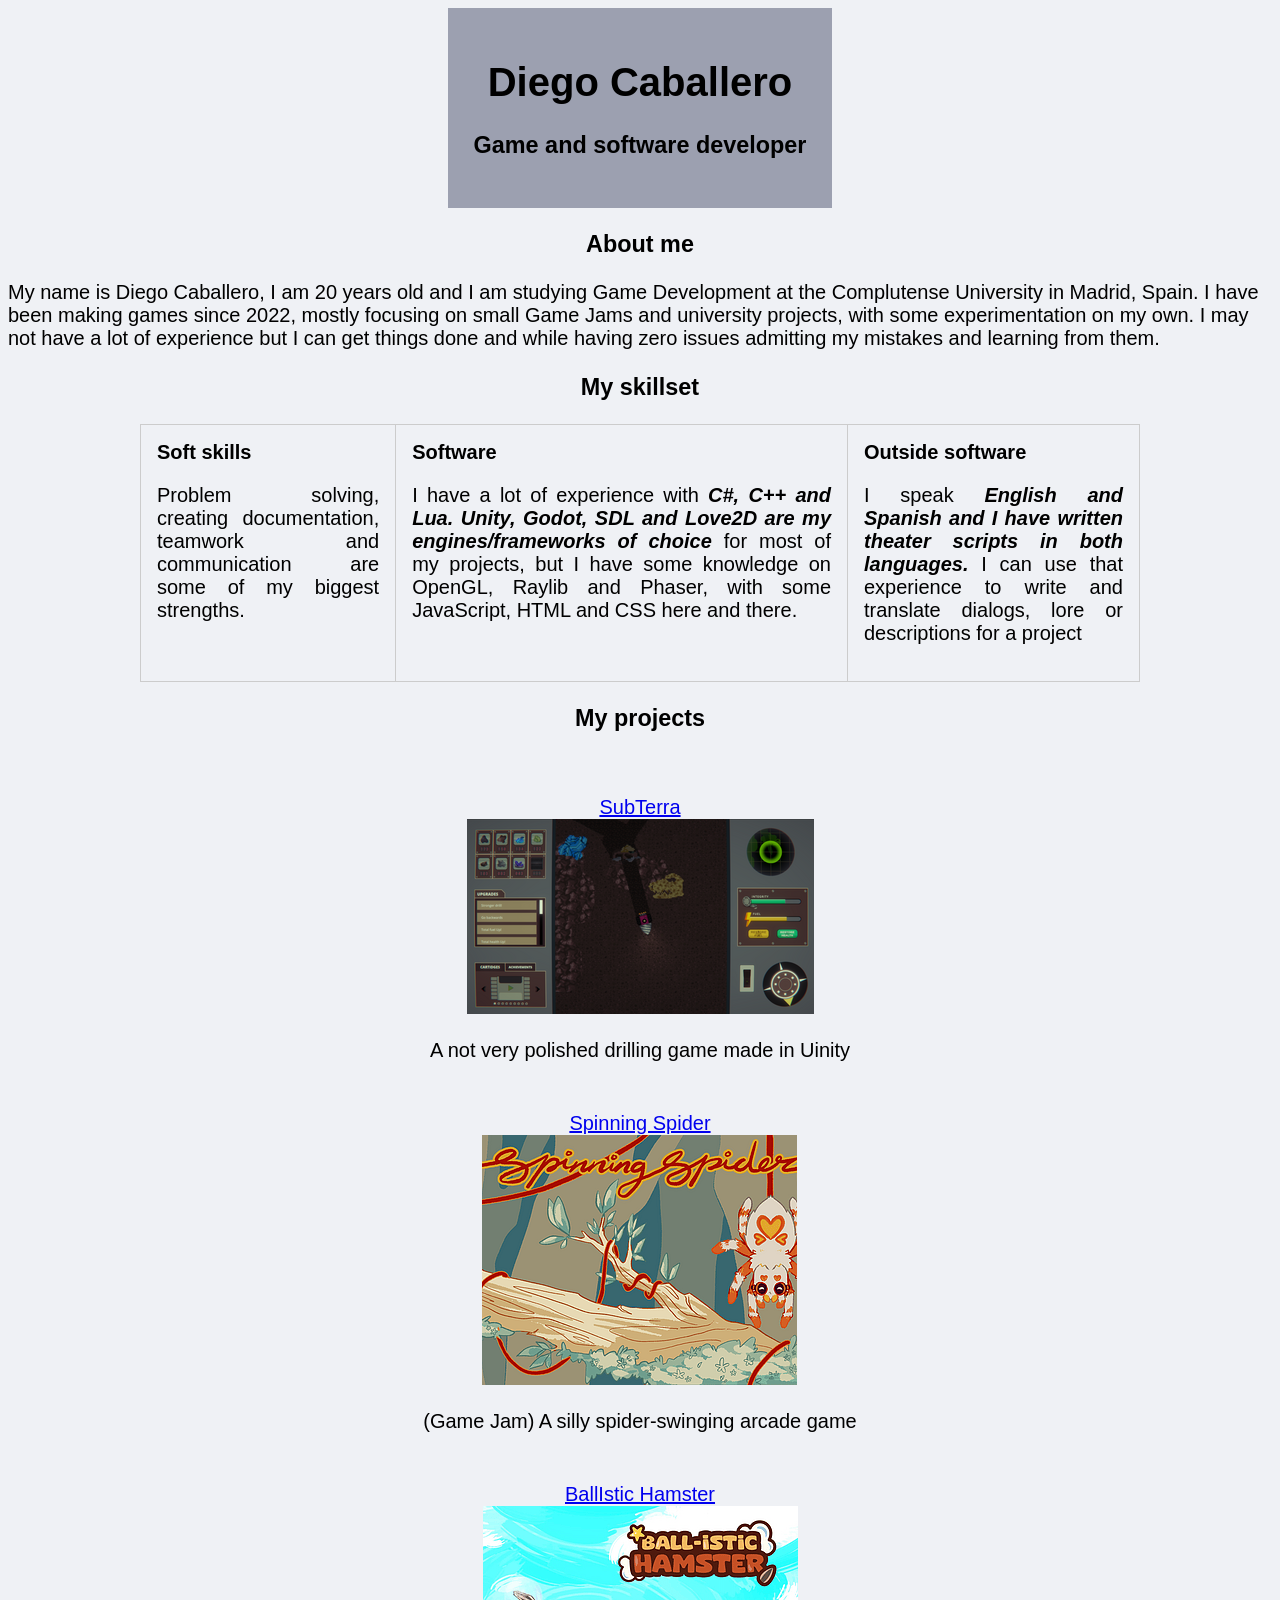
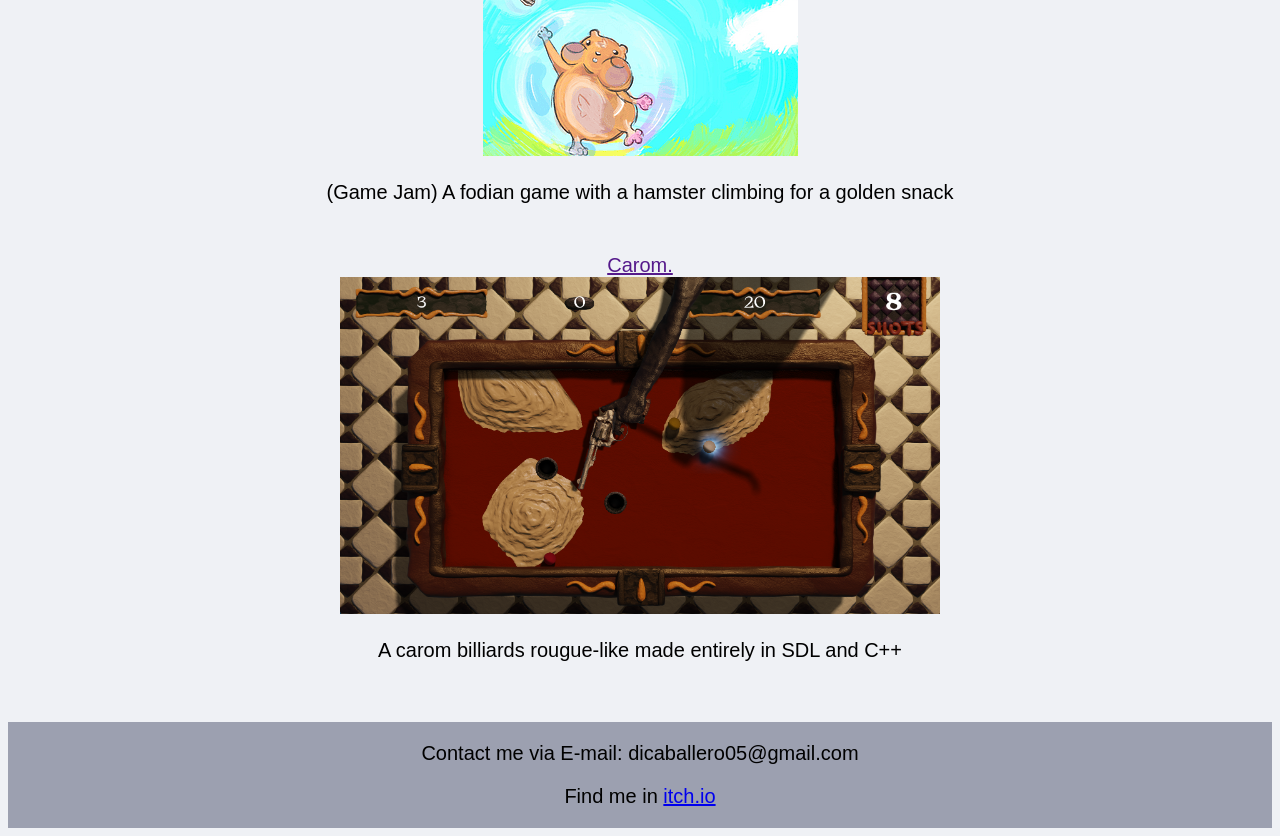
==== index.html @ d8cc2b3f "First attempt at a web page" ====
<!DOCTYPE html>
<html>

<head>
  <meta charset="UTF-8">
  <meta name="viewport" content="width=device-width, initial-scale=1.0">
  <title>Diego Caballero - Porfolio</title>
  <link rel="stylesheet" href="style.css">
</head>

<body>
  <header class="title">
    <h1 style="text-align:center;">Diego Caballero</h1>
    <h3 style="text-align:center;">Game and software developer</h3>
  </header>



  <div class="sections">
    <h3 style="text-align:center;">About me</h3>
    <p>
      My name is Diego Caballero, I am 20 years old and I am studying Game Development at the Complutense University in
      Madrid, Spain. I have been making games since 2022, mostly focusing on small Game Jams and university projects,
      with some experimentation on my own. I may not have a lot of experience but I can get things done and while having
      zero issues admitting my mistakes and learning from them.
    </p>

    <h3 style="text-align:center;">My skillset</h3>
    <table>
      <tr>
        <td>
          <h4>Soft skills</h4>
          <p>Problem solving, creating documentation, teamwork and communication are some of my biggest strengths.</p>
        </td>
        <td>
          <h4>Software</h4>
          <p>I have a lot of experience with <c>C#, C++ and Lua. Unity, Godot, SDL and Love2D are my
              engines/frameworks of choice</c> for most of my projects, but I have some knowledge on OpenGL, Raylib and
            Phaser, with some JavaScript, HTML and CSS here and there.</p>
        </td>
        <td>
          <h4>Outside software</h4>
          <p>I speak <c>English and Spanish and I have written theater scripts in both languages.</c> I can use that
            experience to write and translate dialogs, lore or descriptions for a project</p>
        </td>
      </tr>
    </table>

    <h3 style="text-align:center;">My projects</h3>

    <div class="gameContainer">

      <div class="game">
        <a href="https://chichord.itch.io/subterra"> SubTerra </a>
        <a href="https://chichord.itch.io/subterra"><img src="images/SubTerra.png" alt="SubTerra/Image"></a>
        <p> A not very polished drilling game made in Uinity</p>
      </div>

      <div class="game">
        <a href="https://diegocaballero.itch.io/spinning-spider"> Spinning Spider </a>
        <a href="https://diegocaballero.itch.io/spinning-spider"><img src="images/SpinningSpider.png"
            alt="SpinningSpider/Image"></a>
        <p> (Game Jam) A silly spider-swinging arcade game</p>
      </div>

      <div class="game">
        <a href="https://diegocaballero.itch.io/ball-istic-hamster"> BallIstic Hamster </a>
        <a href="https://diegocaballero.itch.io/ball-istic-hamster"><img src="images/BallIsticHamster.png"
            alt="BallIsticHamster/Image"></a>
        <p>(Game Jam) A fodian game with a hamster climbing for a golden snack</p>
      </div>

      <div class="game">
        <a href="">Carom.</a>
        <a href=""><img src="images/Carom.png" alt="Carom/Image"></a>
        <p> A carom billiards rougue-like made entirely in SDL and C++</p>
      </div>
    </div>

  </div>

  <footer style="text-align:center;">
    <p> Contact me via E-mail: dicaballero05@gmail.com </p>
    <p> Find me in <a href="https://diegocaballero.itch.io/"> itch.io </a> </p>
  </footer>
</body>

</html>
---- style.css ----
body {
  font-family: 'Segoe UI', Tahoma, Geneva, Verdana, sans-serif;
  font-size: 20px;
  background-color: #eff1f5;
  align-items: center;
  display: flex;
  flex-direction: column;
}

* {
  color: "#CDD6F4"
}

footer {
  background-color: #9ca0b0;
  width: 100%;
}

.title {
  background-color: #9ca0b0;
  padding: 2%;
  text-align: center;
  max-width: 40%;
  align-self: center;
}

.sections {
  align-items: center;
  justify-content: center;
}

c {
  font-style: italic;
  font-weight: bold;
}

.gameContainer {
  display: flex;
  flex-direction: column;
  align-items: center;
  gap: 30px;
  padding: 40px 0;
}

.game {
  display: flex;
  flex-direction: column;
  text-align: center;
  align-items: center;
  justify-content: center;
}

.game img {
  max-width: 600px;
  max-height: 340px;
}

table {
  width: 90%;
  max-width: 1000px;
  border-collapse: collapse;
  text-align: left;
  margin: 0 auto;
}

td {
  border: 1px solid #ccc;
  padding: 16px;
  vertical-align: top;
  text-align: justify;
}

h4 {
  margin: 0 0 8px 0;
}

@media (max-width: 768px) {
  table {
    display: block;
    width: 100%;
  }

  tr {
    display: flex;
    flex-direction: column;
  }

  td {
    width: 100%;
    box-sizing: border-box;
  }
}
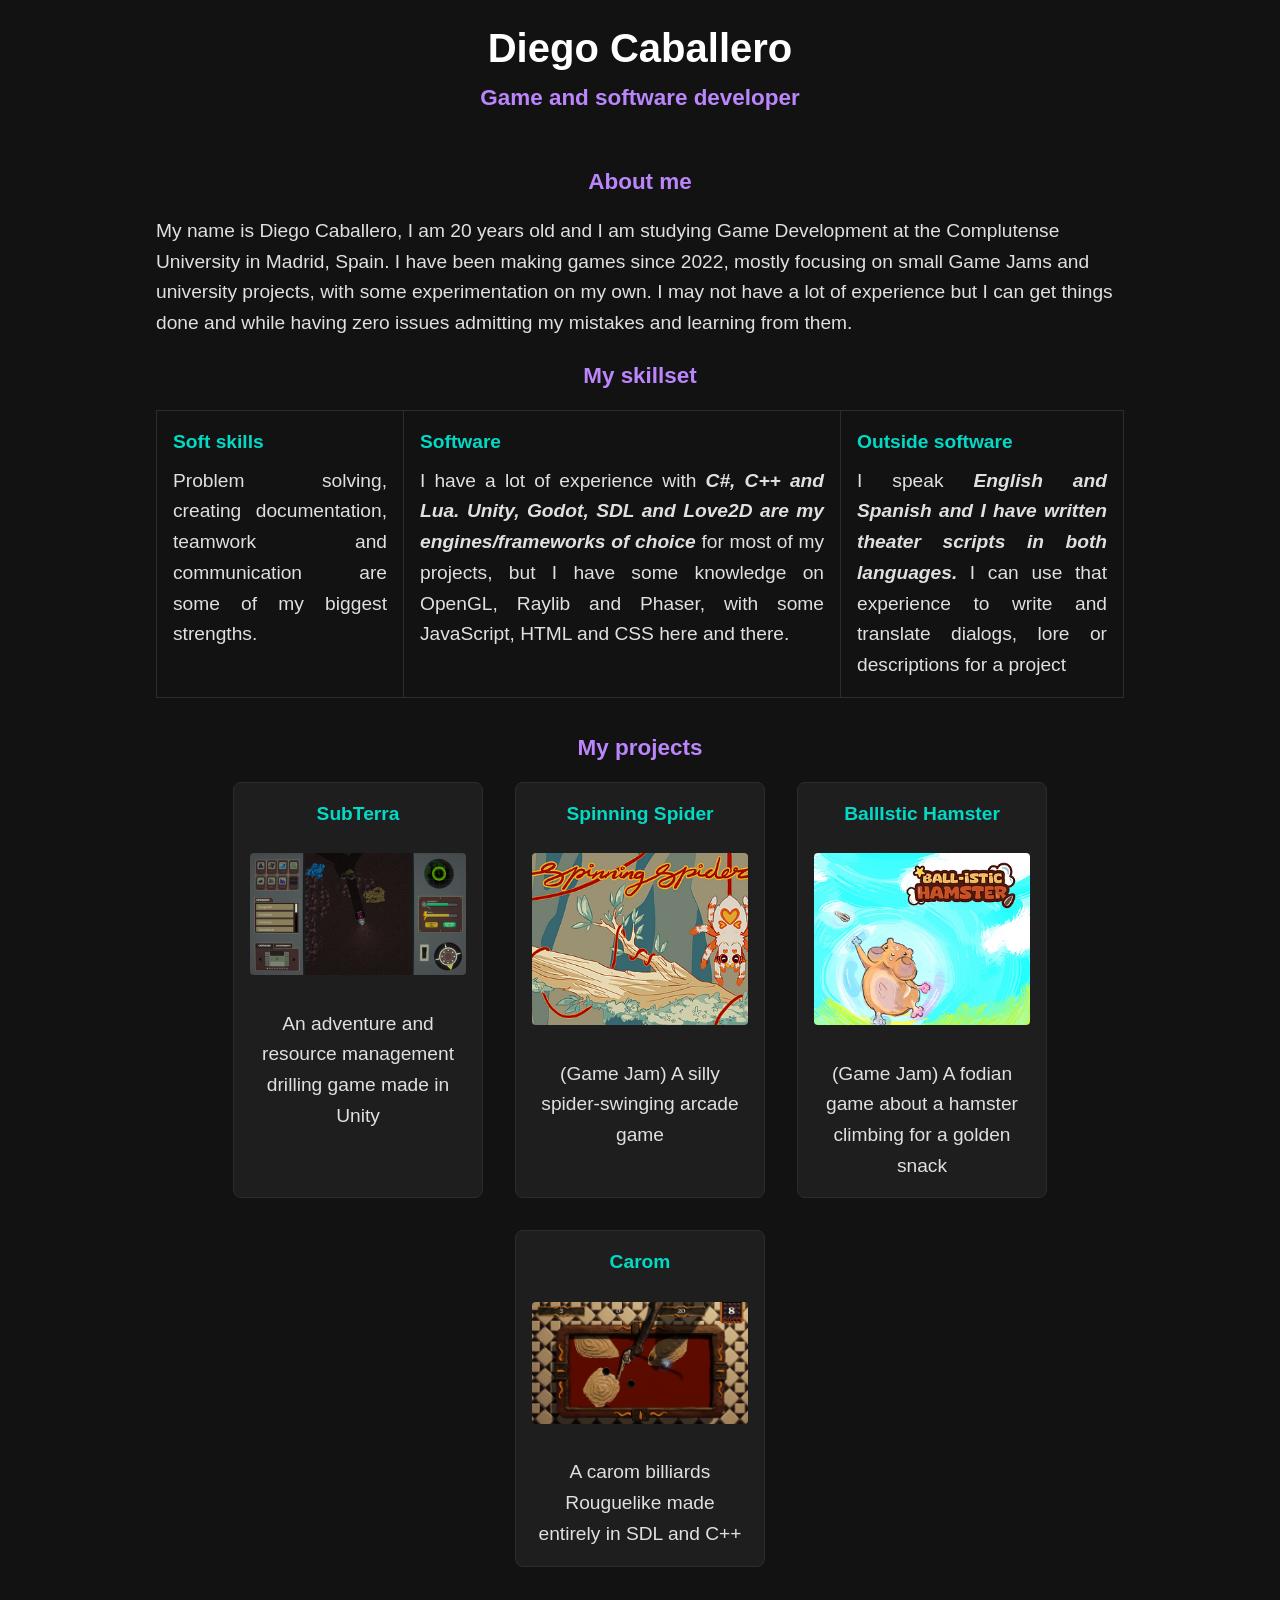
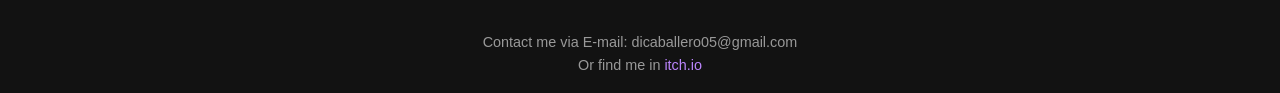
==== commit 22c87cec: "Nuevo css, no tiene nada que ver" ====
--- a/index.html
+++ b/index.html
@@ -4,7 +4,7 @@
 <head>
   <meta charset="UTF-8">
   <meta name="viewport" content="width=device-width, initial-scale=1.0">
-  <title>Diego Caballero - Porfolio</title>
+  <title>Diego Caballero - Portfolio</title>
   <link rel="stylesheet" href="style.css">
 </head>
 
@@ -17,7 +17,7 @@
 
 
   <div class="sections">
-    <h3 style="text-align:center;">About me</h3>
+    <h3>About me</h3>
     <p>
       My name is Diego Caballero, I am 20 years old and I am studying Game Development at the Complutense University in
       Madrid, Spain. I have been making games since 2022, mostly focusing on small Game Jams and university projects,
@@ -25,7 +25,7 @@
       zero issues admitting my mistakes and learning from them.
     </p>
 
-    <h3 style="text-align:center;">My skillset</h3>
+    <h3 style="padding-top: 2%;">My skillset</h3>
     <table>
       <tr>
         <td>
@@ -34,26 +34,28 @@
         </td>
         <td>
           <h4>Software</h4>
-          <p>I have a lot of experience with <c>C#, C++ and Lua. Unity, Godot, SDL and Love2D are my
-              engines/frameworks of choice</c> for most of my projects, but I have some knowledge on OpenGL, Raylib and
+          <p>I have a lot of experience with <span>C#, C++ and Lua. Unity, Godot, SDL and Love2D are my
+              engines/frameworks of choice</span> for most of my projects, but I have some knowledge on OpenGL, Raylib
+            and
             Phaser, with some JavaScript, HTML and CSS here and there.</p>
         </td>
         <td>
           <h4>Outside software</h4>
-          <p>I speak <c>English and Spanish and I have written theater scripts in both languages.</c> I can use that
+          <p>I speak <span>English and Spanish and I have written theater scripts in both languages.</span> I can use
+            that
             experience to write and translate dialogs, lore or descriptions for a project</p>
         </td>
       </tr>
     </table>
 
-    <h3 style="text-align:center;">My projects</h3>
+    <h3>My projects</h3>
 
     <div class="gameContainer">
 
       <div class="game">
         <a href="https://chichord.itch.io/subterra"> SubTerra </a>
         <a href="https://chichord.itch.io/subterra"><img src="images/SubTerra.png" alt="SubTerra/Image"></a>
-        <p> A not very polished drilling game made in Uinity</p>
+        <p> An adventure and resource management drilling game made in Unity</p>
       </div>
 
       <div class="game">
@@ -67,13 +69,13 @@
         <a href="https://diegocaballero.itch.io/ball-istic-hamster"> BallIstic Hamster </a>
         <a href="https://diegocaballero.itch.io/ball-istic-hamster"><img src="images/BallIsticHamster.png"
             alt="BallIsticHamster/Image"></a>
-        <p>(Game Jam) A fodian game with a hamster climbing for a golden snack</p>
+        <p>(Game Jam) A fodian game about a hamster climbing for a golden snack</p>
       </div>
 
       <div class="game">
-        <a href="">Carom.</a>
+        <a href="">Carom</a>
         <a href=""><img src="images/Carom.png" alt="Carom/Image"></a>
-        <p> A carom billiards rougue-like made entirely in SDL and C++</p>
+        <p> A carom billiards Rouguelike made entirely in SDL and C++</p>
       </div>
     </div>
 
@@ -81,7 +83,7 @@
 
   <footer style="text-align:center;">
     <p> Contact me via E-mail: dicaballero05@gmail.com </p>
-    <p> Find me in <a href="https://diegocaballero.itch.io/"> itch.io </a> </p>
+    <p> Or find me in <a href="https://diegocaballero.itch.io/"> itch.io </a> </p>
   </footer>
 </body>
 
--- a/style.css
+++ b/style.css
@@ -1,92 +1,141 @@
+* {
+  margin: 0;
+  padding: 0;
+  box-sizing: border-box;
+}
+
 body {
   font-family: 'Segoe UI', Tahoma, Geneva, Verdana, sans-serif;
-  font-size: 20px;
-  background-color: #eff1f5;
-  align-items: center;
-  display: flex;
-  flex-direction: column;
+  font-size: 1.2rem;
+  background-color: #121212;
+  color: #e0e0e0;
+  line-height: 1.6;
+  padding: 1rem;
 }
 
-* {
-  color: "#CDD6F4"
-}
-
-footer {
-  background-color: #9ca0b0;
-  width: 100%;
+span {
+  font-weight: bold;
+  font-style: italic;
 }
 
 .title {
-  background-color: #9ca0b0;
-  padding: 2%;
   text-align: center;
-  max-width: 40%;
-  align-self: center;
+  margin-bottom: 2rem;
+}
+
+h1 {
+  font-size: 2.5rem;
+  color: #ffffff;
+}
+
+h3 {
+  color: #bb86fc;
+  text-align: center;
+  margin-bottom: 1rem;
+}
+
+h4 {
+  color: #03dac6;
+  margin-bottom: 0.5rem;
 }
 
 .sections {
-  align-items: center;
-  justify-content: center;
+  max-width: 1000px;
+  margin: auto;
+  padding: 1rem;
 }
 
-c {
-  font-style: italic;
-  font-weight: bold;
+.sections section {
+  margin-bottom: 2rem;
+}
+
+/* Table (Skills Section) */
+table {
+  width: 100%;
+  border-collapse: collapse;
+  margin-bottom: 2rem;
+}
+
+td {
+  vertical-align: top;
+  text-align: justify;
+  padding: 1rem;
+  border: 1px solid #2c2c2c;
 }
 
 .gameContainer {
   display: flex;
-  flex-direction: column;
-  align-items: center;
-  gap: 30px;
-  padding: 40px 0;
+  flex-wrap: wrap;
+  justify-content: center;
+  gap: 2rem;
 }
 
 .game {
+  background-color: #1e1e1e;
+  border: 1px solid #2c2c2c;
+  border-radius: 8px;
+  padding: 1rem;
+  width: 250px;
+  text-align: center;
   display: flex;
   flex-direction: column;
-  text-align: center;
   align-items: center;
-  justify-content: center;
+  transition: transform 0.2s;
+}
+
+.game:hover {
+  transform: scale(1.03);
 }
 
 .game img {
-  max-width: 600px;
-  max-height: 340px;
+  width: 100%;
+  height: auto;
+  border-radius: 4px;
+  margin: 1rem 0;
 }
 
-table {
-  width: 90%;
-  max-width: 1000px;
-  border-collapse: collapse;
-  text-align: left;
-  margin: 0 auto;
+.game a {
+  color: #03dac6;
+  text-decoration: none;
+  font-weight: bold;
+  margin-bottom: 0.5rem;
 }
 
-td {
-  border: 1px solid #ccc;
-  padding: 16px;
-  vertical-align: top;
-  text-align: justify;
+.game a:hover {
+  text-decoration: underline;
 }
 
-h4 {
-  margin: 0 0 8px 0;
+footer {
+  margin-top: 3rem;
+  text-align: center;
+  font-size: 0.9rem;
+  color: #999;
 }
 
+footer a {
+  color: #bb86fc;
+  text-decoration: none;
+}
+
+footer a:hover {
+  text-decoration: underline;
+}
+
+/* Responsive */
 @media (max-width: 768px) {
+  .game {
+    width: 90%;
+  }
+
   table {
     display: block;
-    width: 100%;
-  }
-
-  tr {
-    display: flex;
-    flex-direction: column;
+    overflow-x: auto;
   }
 
   td {
+    display: block;
     width: 100%;
-    box-sizing: border-box;
+    border: none;
+    border-bottom: 1px solid #2c2c2c;
   }
 }
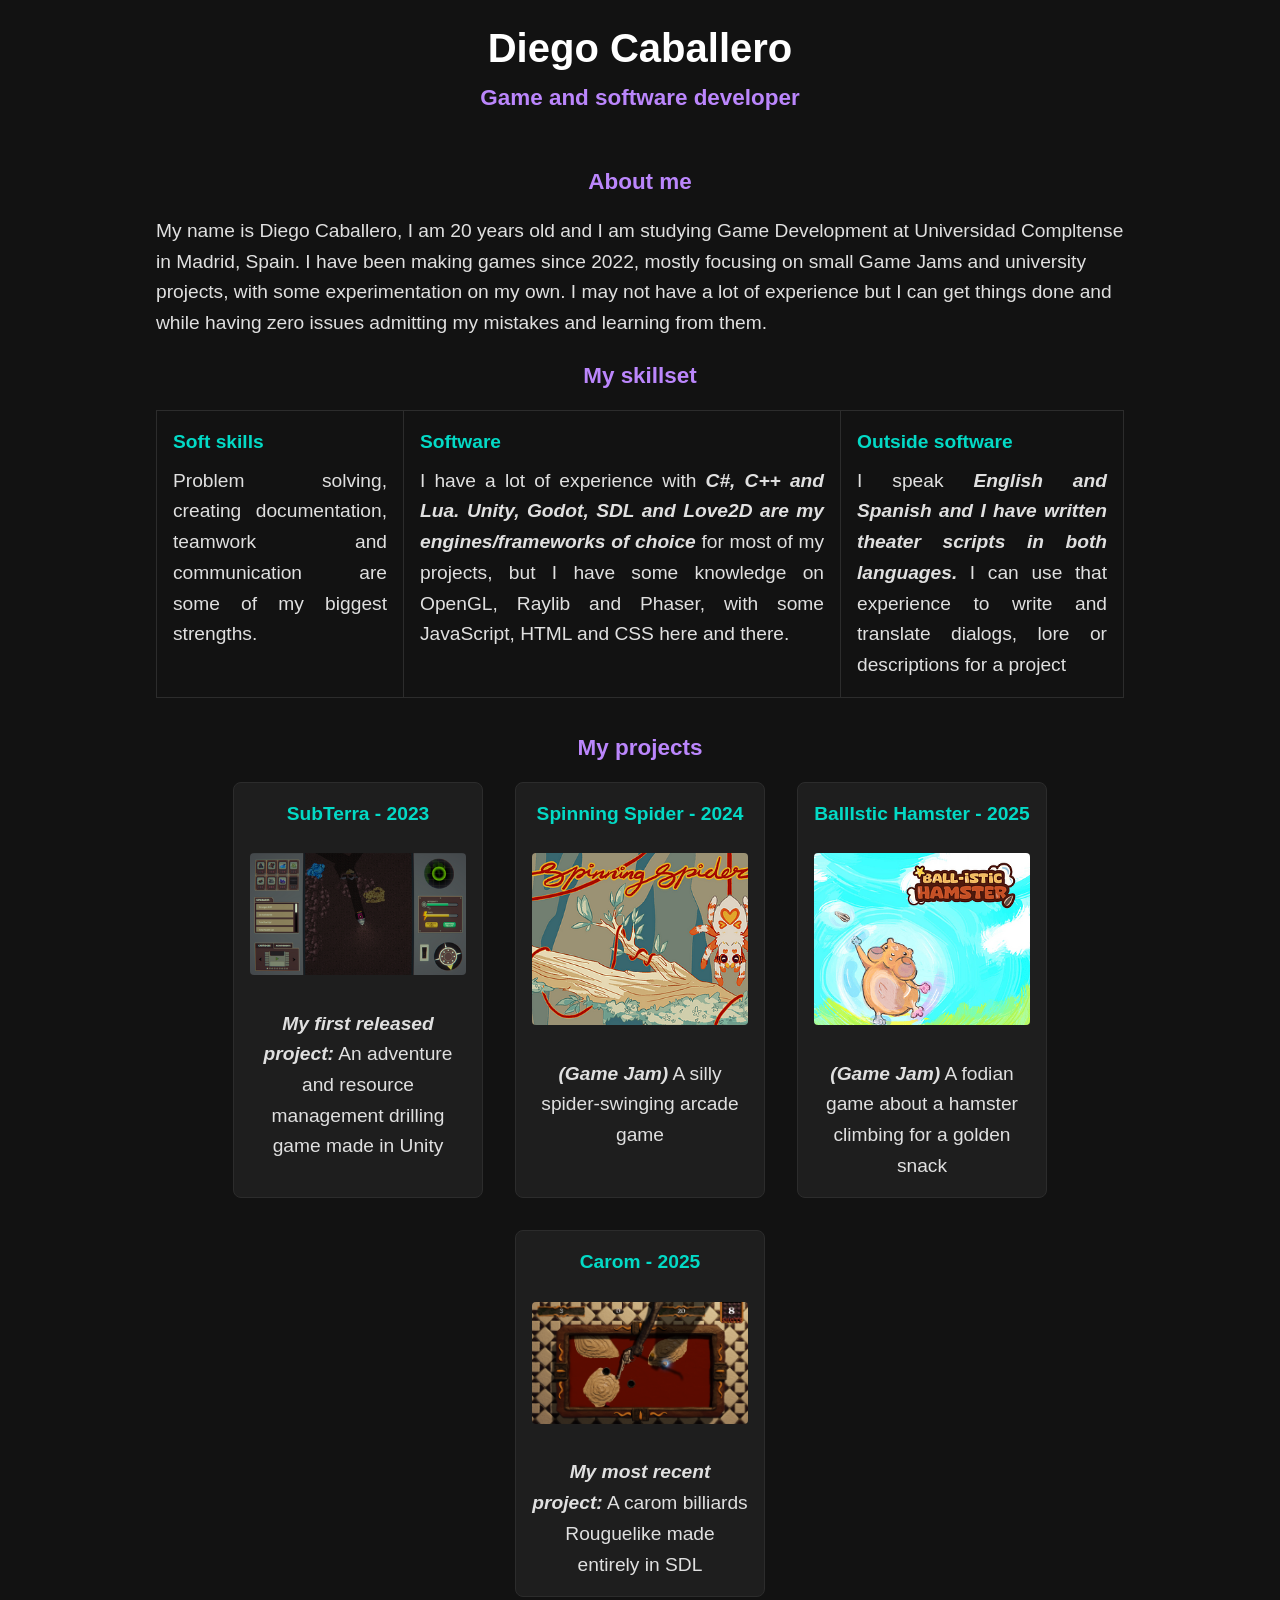
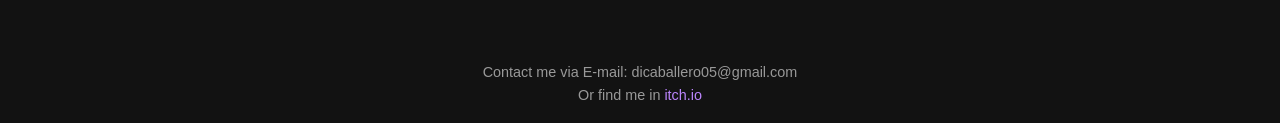
==== commit 89d7fe21: "Añadidas fechas y eliminado erratas" ====
--- a/index.html
+++ b/index.html
@@ -19,7 +19,7 @@
   <div class="sections">
     <h3>About me</h3>
     <p>
-      My name is Diego Caballero, I am 20 years old and I am studying Game Development at the Complutense University in
+      My name is Diego Caballero, I am 20 years old and I am studying Game Development at Universidad Compltense in
       Madrid, Spain. I have been making games since 2022, mostly focusing on small Game Jams and university projects,
       with some experimentation on my own. I may not have a lot of experience but I can get things done and while having
       zero issues admitting my mistakes and learning from them.
@@ -42,8 +42,7 @@
         <td>
           <h4>Outside software</h4>
           <p>I speak <span>English and Spanish and I have written theater scripts in both languages.</span> I can use
-            that
-            experience to write and translate dialogs, lore or descriptions for a project</p>
+            that experience to write and translate dialogs, lore or descriptions for a project</p>
         </td>
       </tr>
     </table>
@@ -53,29 +52,30 @@
     <div class="gameContainer">
 
       <div class="game">
-        <a href="https://chichord.itch.io/subterra"> SubTerra </a>
+        <a href="https://chichord.itch.io/subterra"> SubTerra - 2023 </a>
         <a href="https://chichord.itch.io/subterra"><img src="images/SubTerra.png" alt="SubTerra/Image"></a>
-        <p> An adventure and resource management drilling game made in Unity</p>
+        <p><span>My first released project:</span> An adventure and resource management drilling game made in Unity</p>
       </div>
 
       <div class="game">
-        <a href="https://diegocaballero.itch.io/spinning-spider"> Spinning Spider </a>
+        <a href="https://diegocaballero.itch.io/spinning-spider"> Spinning Spider - 2024</a>
         <a href="https://diegocaballero.itch.io/spinning-spider"><img src="images/SpinningSpider.png"
             alt="SpinningSpider/Image"></a>
-        <p> (Game Jam) A silly spider-swinging arcade game</p>
+        <p><span>(Game Jam)</span> A silly spider-swinging arcade game</p>
       </div>
 
       <div class="game">
-        <a href="https://diegocaballero.itch.io/ball-istic-hamster"> BallIstic Hamster </a>
+        <a href="https://diegocaballero.itch.io/ball-istic-hamster"> BallIstic Hamster - 2025</a>
         <a href="https://diegocaballero.itch.io/ball-istic-hamster"><img src="images/BallIsticHamster.png"
             alt="BallIsticHamster/Image"></a>
-        <p>(Game Jam) A fodian game about a hamster climbing for a golden snack</p>
+        <p><span>(Game Jam)</span> A fodian game about a hamster climbing for a golden snack</p>
       </div>
 
       <div class="game">
-        <a href="">Carom</a>
-        <a href=""><img src="images/Carom.png" alt="Carom/Image"></a>
-        <p> A carom billiards Rouguelike made entirely in SDL and C++</p>
+        <a href="https://ucm-fdi-disia.github.io/Carom/carom.html">Carom - 2025</a>
+        <a href="https://ucm-fdi-disia.github.io/Carom/carom.html"><img src="images/Carom.png" alt="Carom/Image"></a>
+        <p><span>My most recent project:</span> A carom billiards Rouguelike made entirely in SDL
+        </p>
       </div>
     </div>
 
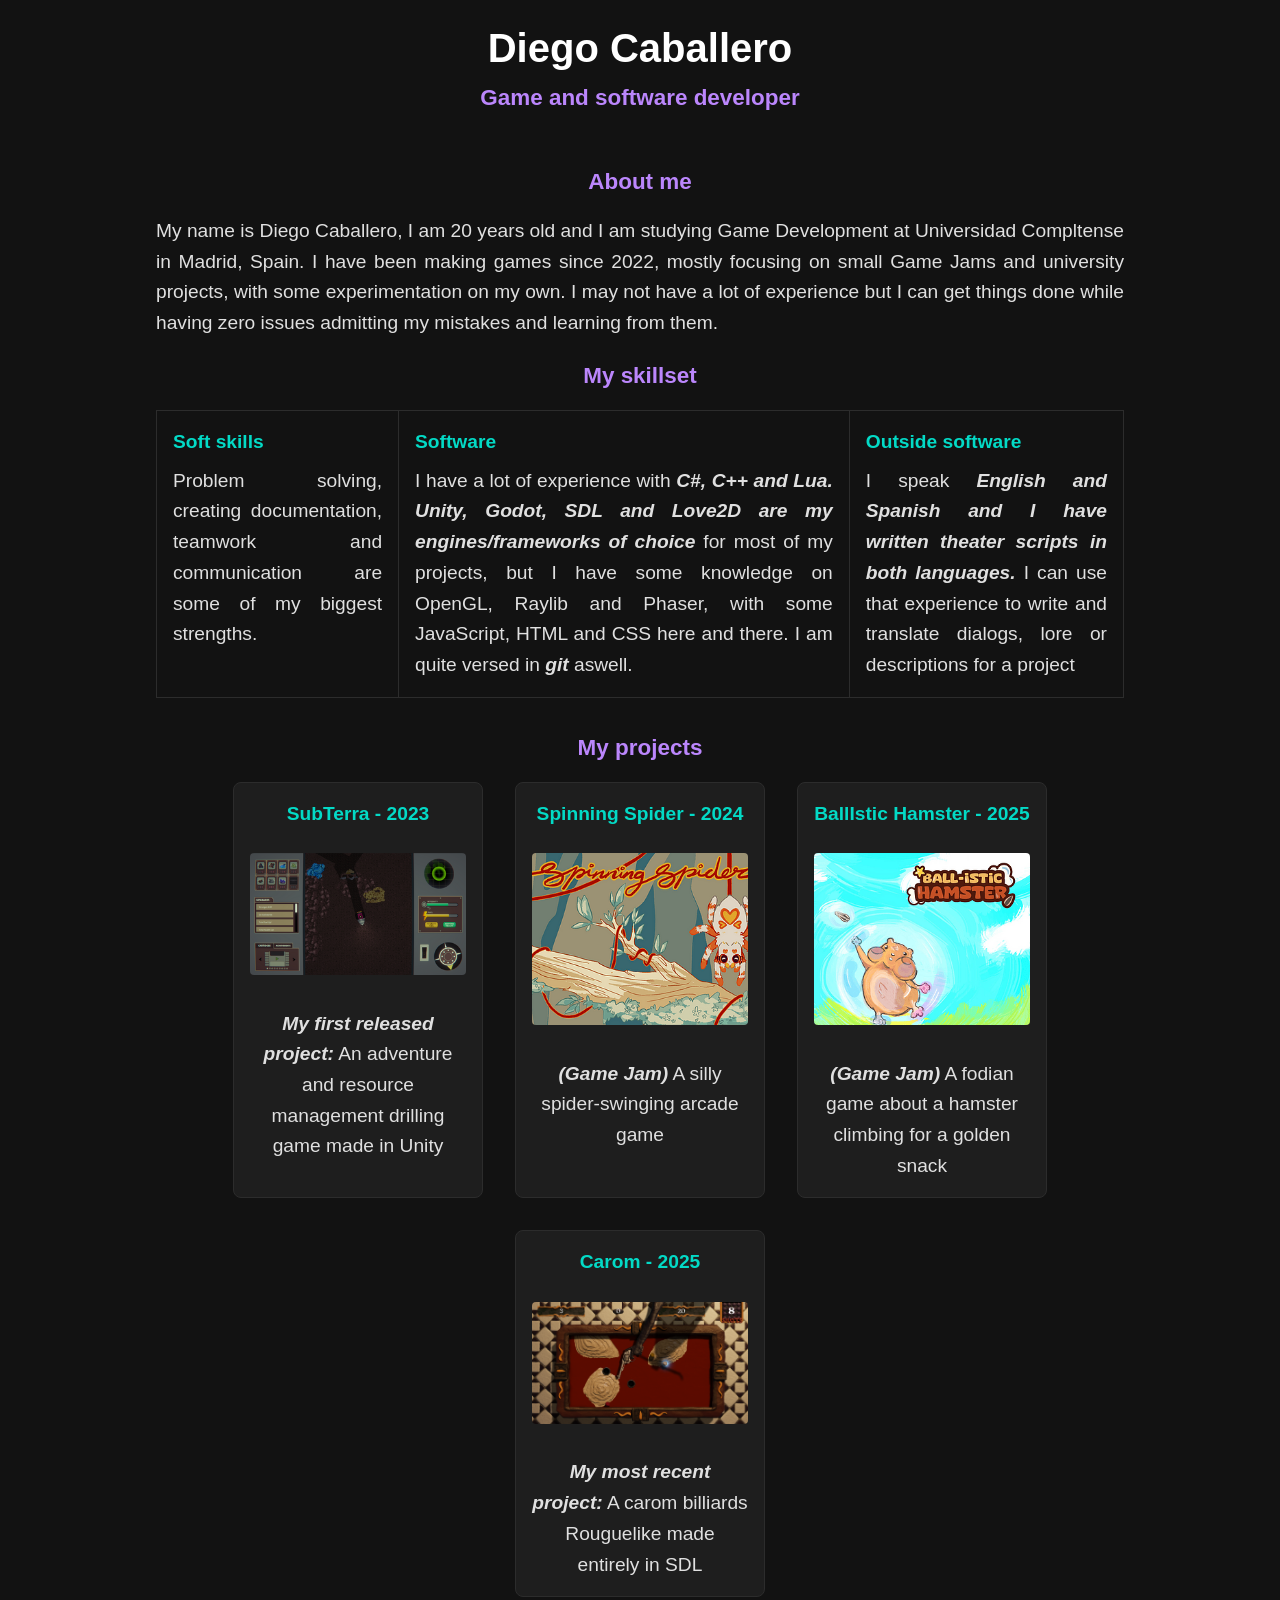
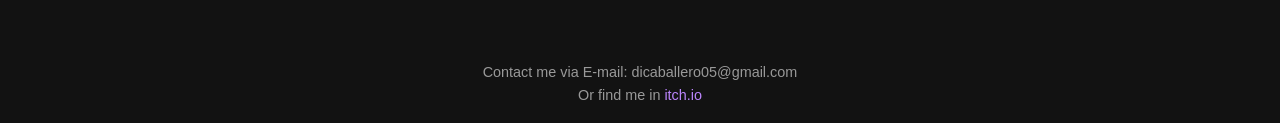
==== commit 0988ee42: "Más typos" ====
--- a/index.html
+++ b/index.html
@@ -18,10 +18,10 @@
 
   <div class="sections">
     <h3>About me</h3>
-    <p>
+    <p style="text-align: justify;">
       My name is Diego Caballero, I am 20 years old and I am studying Game Development at Universidad Compltense in
       Madrid, Spain. I have been making games since 2022, mostly focusing on small Game Jams and university projects,
-      with some experimentation on my own. I may not have a lot of experience but I can get things done and while having
+      with some experimentation on my own. I may not have a lot of experience but I can get things done while having
       zero issues admitting my mistakes and learning from them.
     </p>
 
@@ -37,7 +37,7 @@
           <p>I have a lot of experience with <span>C#, C++ and Lua. Unity, Godot, SDL and Love2D are my
               engines/frameworks of choice</span> for most of my projects, but I have some knowledge on OpenGL, Raylib
             and
-            Phaser, with some JavaScript, HTML and CSS here and there.</p>
+            Phaser, with some JavaScript, HTML and CSS here and there. I am quite versed in <span>git</span> aswell.</p>
         </td>
         <td>
           <h4>Outside software</h4>
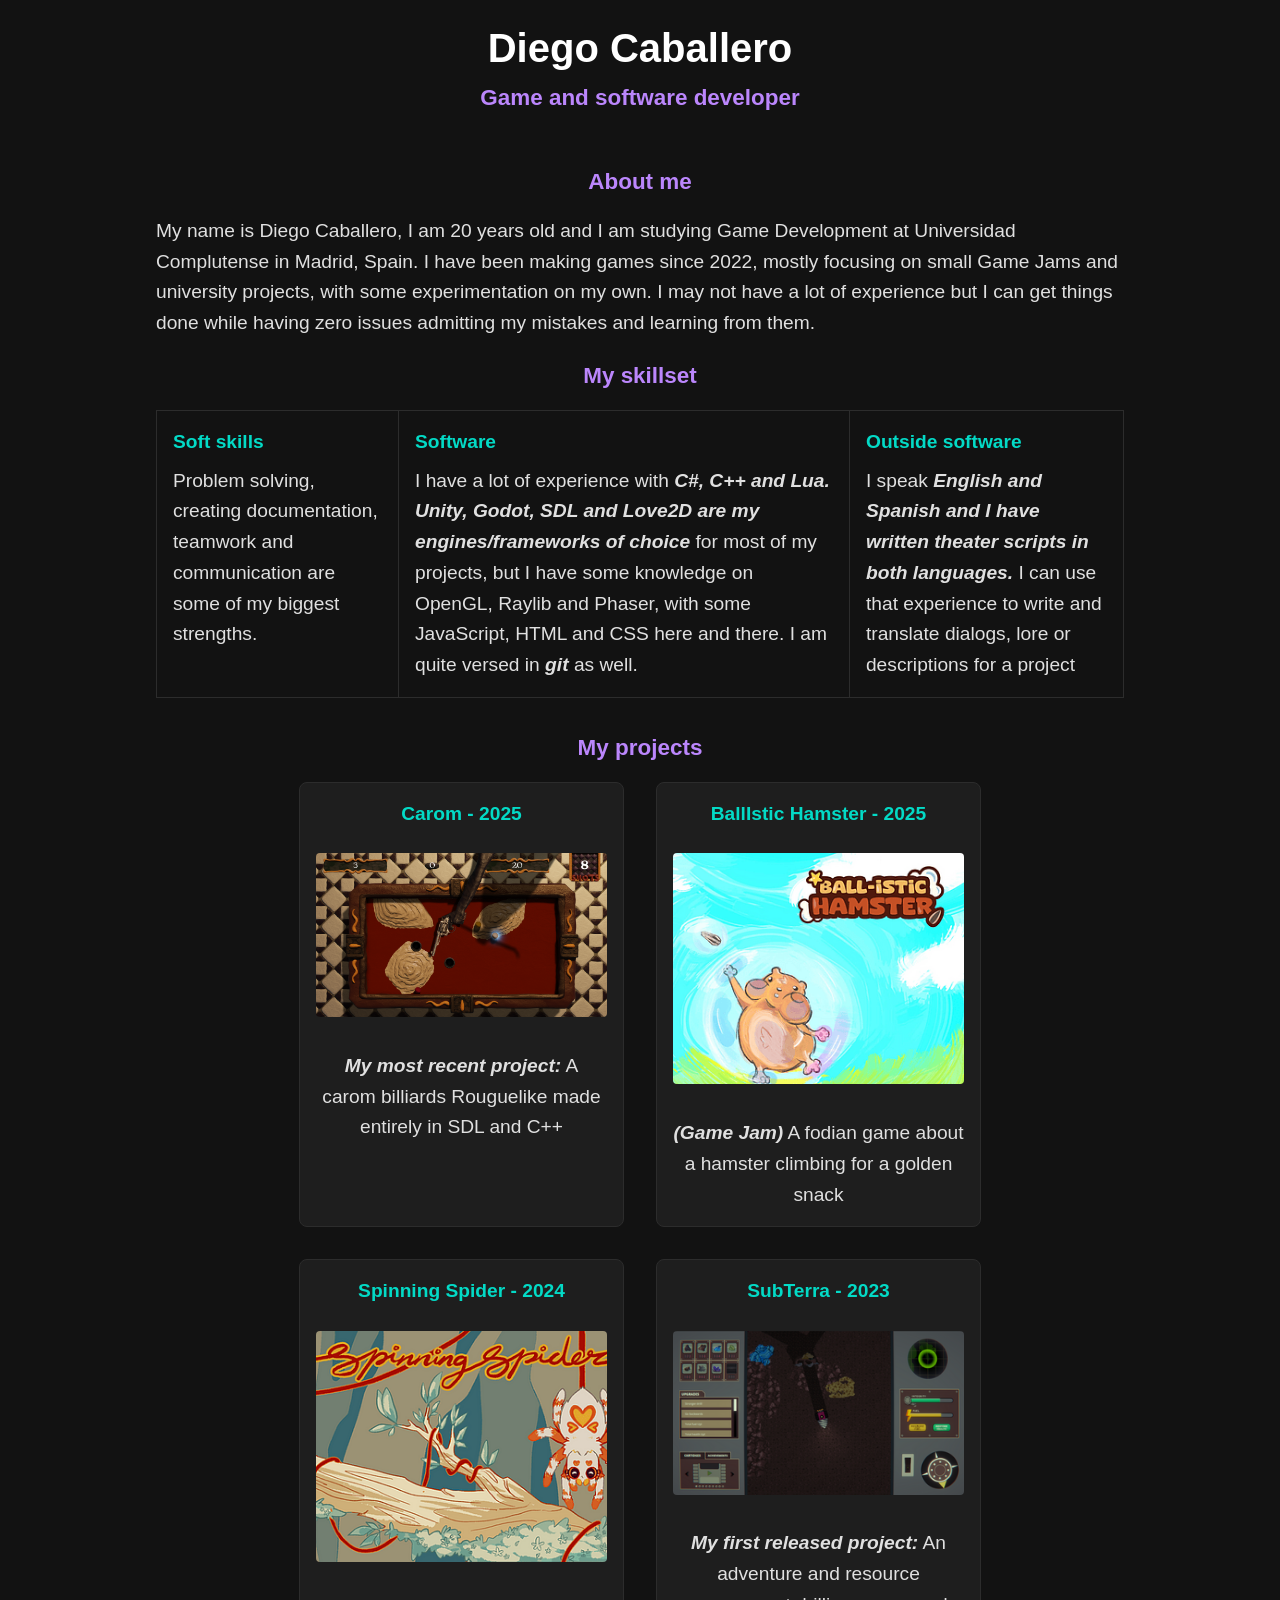
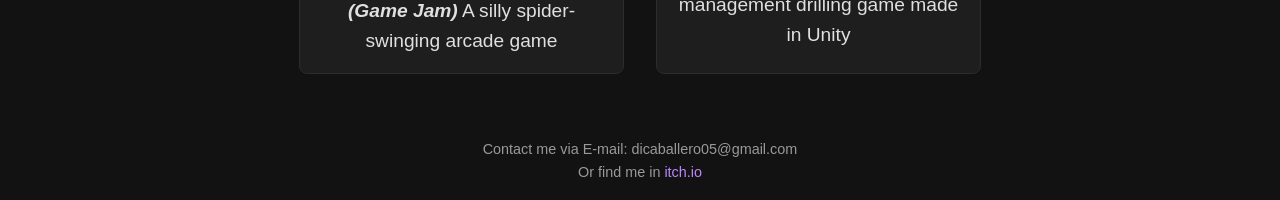
==== commit ddefb13e: "Más typos y una pequeña reorganización" ====
--- a/index.html
+++ b/index.html
@@ -18,8 +18,8 @@
 
   <div class="sections">
     <h3>About me</h3>
-    <p style="text-align: justify;">
-      My name is Diego Caballero, I am 20 years old and I am studying Game Development at Universidad Compltense in
+    <p>
+      My name is Diego Caballero, I am 20 years old and I am studying Game Development at Universidad Complutense in
       Madrid, Spain. I have been making games since 2022, mostly focusing on small Game Jams and university projects,
       with some experimentation on my own. I may not have a lot of experience but I can get things done while having
       zero issues admitting my mistakes and learning from them.
@@ -37,7 +37,8 @@
           <p>I have a lot of experience with <span>C#, C++ and Lua. Unity, Godot, SDL and Love2D are my
               engines/frameworks of choice</span> for most of my projects, but I have some knowledge on OpenGL, Raylib
             and
-            Phaser, with some JavaScript, HTML and CSS here and there. I am quite versed in <span>git</span> aswell.</p>
+            Phaser, with some JavaScript, HTML and CSS here and there. I am quite versed in <span>git</span> as well.
+          </p>
         </td>
         <td>
           <h4>Outside software</h4>
@@ -52,9 +53,17 @@
     <div class="gameContainer">
 
       <div class="game">
-        <a href="https://chichord.itch.io/subterra"> SubTerra - 2023 </a>
-        <a href="https://chichord.itch.io/subterra"><img src="images/SubTerra.png" alt="SubTerra/Image"></a>
-        <p><span>My first released project:</span> An adventure and resource management drilling game made in Unity</p>
+        <a href="https://ucm-fdi-disia.github.io/Carom/carom.html">Carom - 2025</a>
+        <a href="https://ucm-fdi-disia.github.io/Carom/carom.html"><img src="images/Carom.png" alt="Carom/Image"></a>
+        <p><span>My most recent project:</span> A carom billiards Rouguelike made entirely in SDL and C++
+        </p>
+      </div>
+
+      <div class="game">
+        <a href="https://diegocaballero.itch.io/ball-istic-hamster"> BallIstic Hamster - 2025</a>
+        <a href="https://diegocaballero.itch.io/ball-istic-hamster"><img src="images/BallIsticHamster.png"
+            alt="BallIsticHamster/Image"></a>
+        <p><span>(Game Jam)</span> A fodian game about a hamster climbing for a golden snack</p>
       </div>
 
       <div class="game">
@@ -65,18 +74,11 @@
       </div>
 
       <div class="game">
-        <a href="https://diegocaballero.itch.io/ball-istic-hamster"> BallIstic Hamster - 2025</a>
-        <a href="https://diegocaballero.itch.io/ball-istic-hamster"><img src="images/BallIsticHamster.png"
-            alt="BallIsticHamster/Image"></a>
-        <p><span>(Game Jam)</span> A fodian game about a hamster climbing for a golden snack</p>
+        <a href="https://chichord.itch.io/subterra"> SubTerra - 2023 </a>
+        <a href="https://chichord.itch.io/subterra"><img src="images/SubTerra.png" alt="SubTerra/Image"></a>
+        <p><span>My first released project:</span> An adventure and resource management drilling game made in Unity</p>
       </div>
 
-      <div class="game">
-        <a href="https://ucm-fdi-disia.github.io/Carom/carom.html">Carom - 2025</a>
-        <a href="https://ucm-fdi-disia.github.io/Carom/carom.html"><img src="images/Carom.png" alt="Carom/Image"></a>
-        <p><span>My most recent project:</span> A carom billiards Rouguelike made entirely in SDL
-        </p>
-      </div>
     </div>
 
   </div>
--- a/style.css
+++ b/style.css
@@ -58,7 +58,6 @@
 
 td {
   vertical-align: top;
-  text-align: justify;
   padding: 1rem;
   border: 1px solid #2c2c2c;
 }
@@ -75,7 +74,7 @@
   border: 1px solid #2c2c2c;
   border-radius: 8px;
   padding: 1rem;
-  width: 250px;
+  width: 325px;
   text-align: center;
   display: flex;
   flex-direction: column;
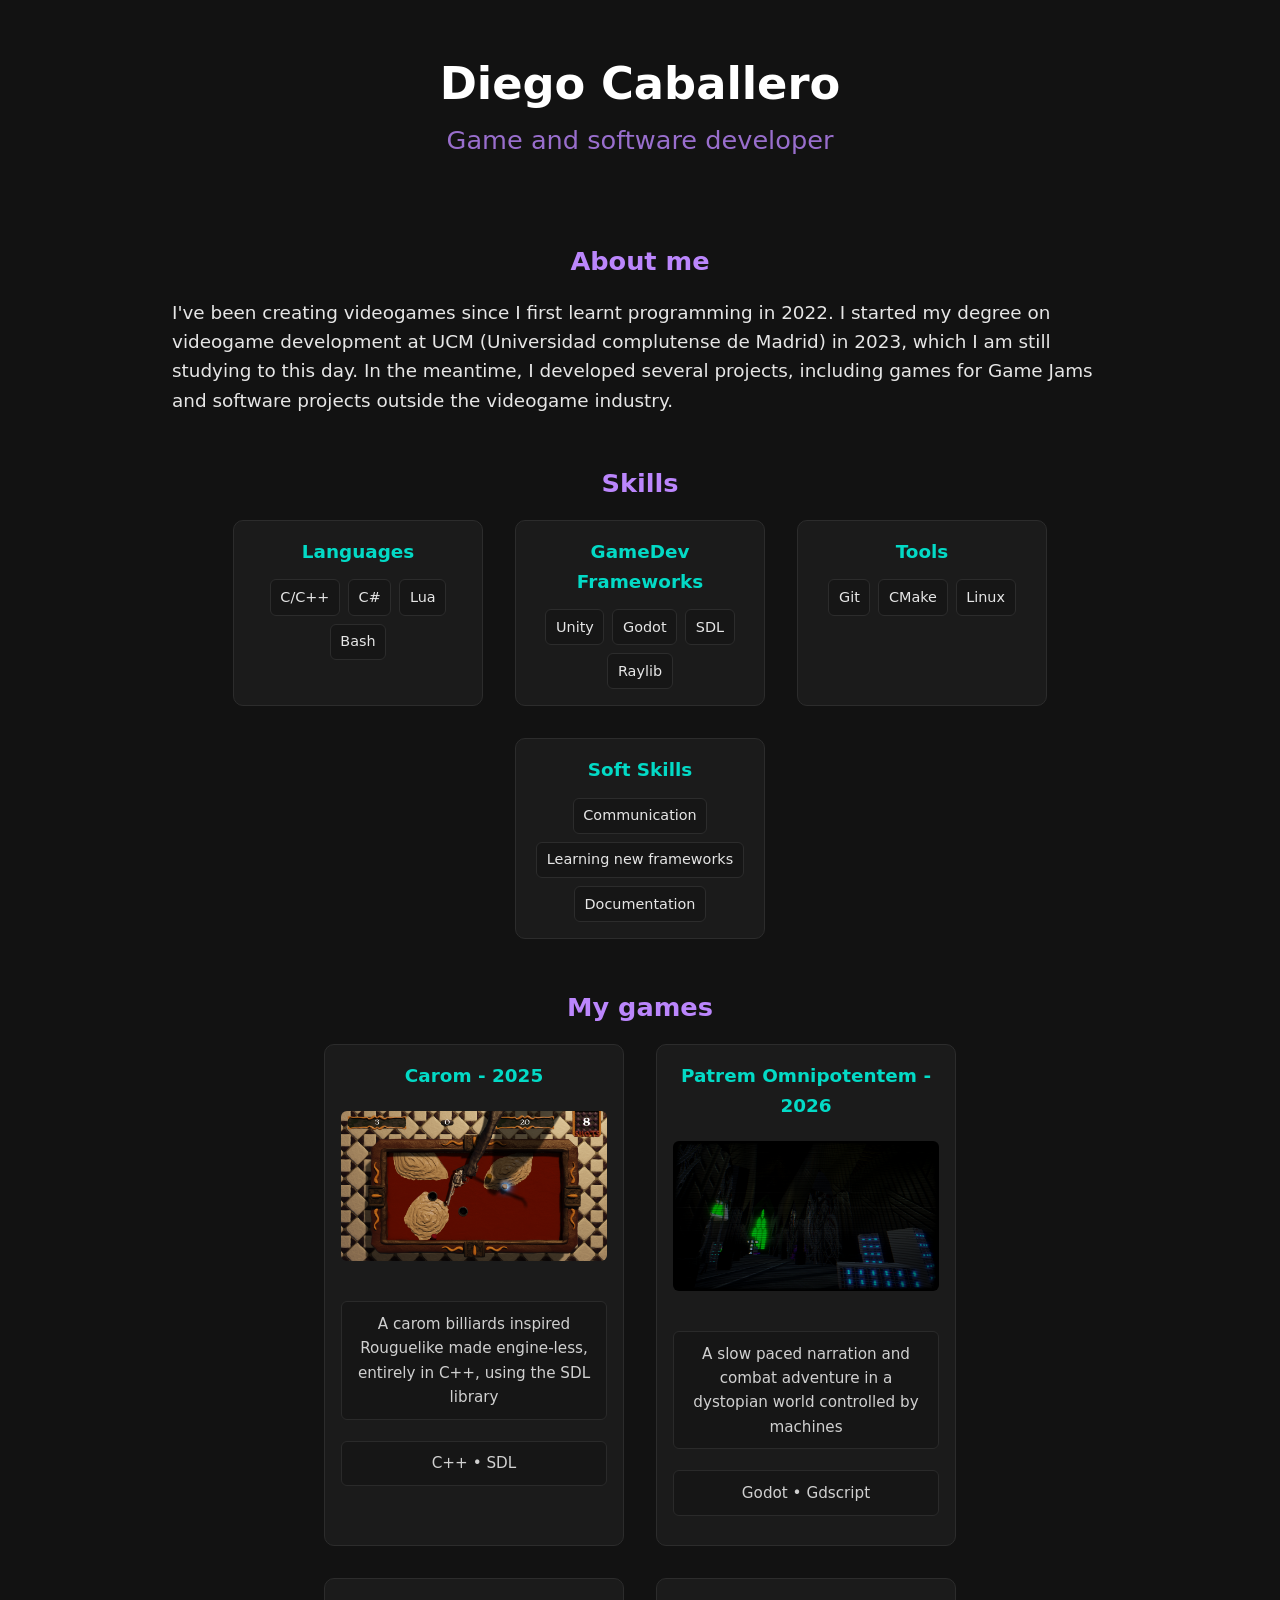
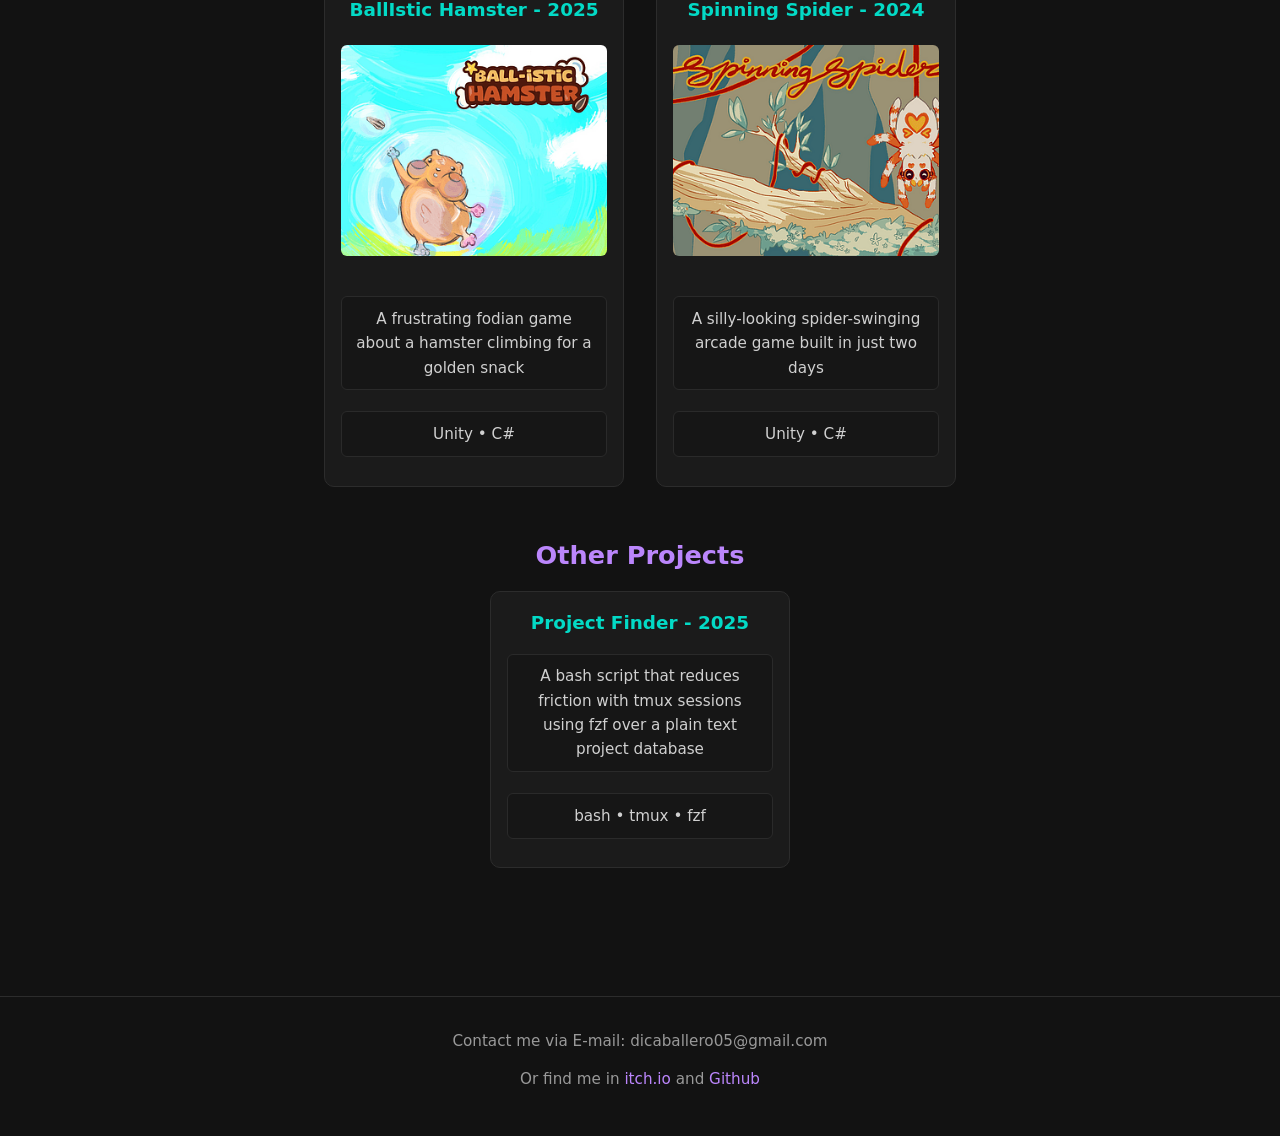
==== commit 5e44c40d: "Revamp completo del portfolio" ====
--- a/index.html
+++ b/index.html
@@ -1,92 +1,176 @@
 <!DOCTYPE html>
-<html>
+<html lang="en">
 
 <head>
-  <meta charset="UTF-8">
-  <meta name="viewport" content="width=device-width, initial-scale=1.0">
-  <title>Diego Caballero - Portfolio</title>
-  <link rel="stylesheet" href="style.css">
+    <meta charset="UTF-8">
+    <meta name="viewport" content="width=device-width, initial-scale=1.0">
+    <title>Diego Caballero - Portfolio</title>
+    <link rel="stylesheet" href="style.css">
 </head>
 
 <body>
-  <header class="title">
-    <h1 style="text-align:center;">Diego Caballero</h1>
-    <h3 style="text-align:center;">Game and software developer</h3>
-  </header>
+    <header class="title">
+        <h1>Diego Caballero</h1>
+        <h3>Game and software developer</h3>
+    </header>
+
+    <main class="sections">
+        <section>
+            <h3>About me</h3>
+            <p>
+                I've been creating videogames since I first learnt programming in 2022. I started my degree on videogame
+                development at UCM (Universidad complutense de Madrid) in 2023, which I am still studying to this day.
+                In
+                the meantime, I developed several projects, including games for Game Jams and software projects outside
+                the
+                videogame industry.
+            </p>
+        </section>
+
+        <section>
+            <h3>Skills</h3>
+            <div class="skillsContainer">
+                <div class="skillCategory">
+                    <h4>Languages</h4>
+                    <div class="skillList">
+                        <span>C/C++</span>
+                        <span>C#</span>
+                        <span>Lua</span>
+                        <span>Bash</span>
+                    </div>
+                </div>
+
+                <div class="skillCategory">
+                    <h4>GameDev Frameworks</h4>
+                    <div class="skillList">
+                        <span>Unity</span>
+                        <span>Godot</span>
+                        <span>SDL</span>
+                        <span>Raylib</span>
+                    </div>
+                </div>
+
+                <div class="skillCategory">
+                    <h4>Tools</h4>
+                    <div class="skillList">
+                        <span>Git</span>
+                        <span>CMake</span>
+                        <span>Linux</span>
+                    </div>
+                </div>
+
+                <div class="skillCategory">
+                    <h4>Soft Skills</h4>
+                    <div class="skillList">
+                        <span>Communication</span>
+                        <span>Learning new frameworks</span>
+                        <span>Documentation</span>
+                    </div>
+                </div>
+            </div>
+        </section>
+
+        <section>
+            <h3>My games</h3>
+            <div class="gameContainer">
+                <div class="game">
+                    <a href="https://ucm-fdi-disia.github.io/Carom/carom.html">
+                        Carom - 2025
+                    </a>
+                    <a href="https://ucm-fdi-disia.github.io/Carom/carom.html">
+                        <img src="images/Carom.png" alt="Carom/Image">
+                    </a>
+                    <p>
+                        A carom billiards inspired Rouguelike made engine-less, entirely in C++, using the SDL library
+                    </p>
+                    <p>
+                        C++ • SDL
+                    </p>
+                </div>
+
+                <div class="game">
+                    <a href="https://erierierieri.itch.io/patrem-omnipotentem">
+                        Patrem Omnipotentem - 2026
+                    </a>
+                    <a href="https://erierierieri.itch.io/patrem-omnipotentem">
+                        <img src="images/PatremOmnipotentem.png" alt="Patrem/Image">
+                    </a>
+                    <p>
+                        <span></span> A slow paced narration and combat adventure in a dystopian world controlled by
+                        machines
+                    </p>
+                    <p>
+                        Godot • Gdscript
+                    </p>
+                </div>
+
+                <div class="game">
+                    <a href="https://diegocaballero.itch.io/ball-istic-hamster">
+                        BallIstic Hamster - 2025
+                    </a>
+                    <a href="https://diegocaballero.itch.io/ball-istic-hamster">
+                        <img src="images/BallIsticHamster.png" alt="BallIsticHamster/Image">
+                    </a>
+                    <p>
+                        A frustrating fodian game about a hamster climbing for a golden snack
+                    </p>
+                    <p>
+                        Unity • C#
+                    </p>
+                </div>
+
+                <div class="game">
+                    <a href="https://diegocaballero.itch.io/spinning-spider">
+                        Spinning Spider - 2024
+                    </a>
+                    <a href="https://diegocaballero.itch.io/spinning-spider">
+                        <img src="images/SpinningSpider.png" alt="SpinningSpider/Image">
+                    </a>
+                    <p>
+                        A silly-looking spider-swinging arcade game built in just two days
+                    </p>
+                    <p>
+                        Unity • C#
+                    </p>
+                </div>
+            </div>
+        </section>
+
+        <section>
+            <h3>Other Projects</h3>
+            <div class="gameContainer">
+                <div class="game">
+                    <a href="https://github.com/DiegoCaballeroRuiz/Project-Finder/tree/main">
+                        Project Finder - 2025
+                    </a>
+                    <p>
+                        A bash script that reduces friction with tmux sessions using fzf over a plain text project
+                        database
+                    </p>
+                    <p>
+                        bash • tmux • fzf
+                    </p>
+                </div>
+            </div>
+        </section>
+    </main>
 
 
+    <footer>
+        <p>
+            Contact me via E-mail: dicaballero05@gmail.com
+        </p>
+        <p>
+            Or find me in
+            <a href="https://diegocaballero.itch.io/">
+                itch.io
+            </a>
+            and
+            <a href="https://github.com/DiegoCaballeroRuiz">
+                Github
+            </a>
+        </p>
+    </footer>
 
-  <div class="sections">
-    <h3>About me</h3>
-    <p>
-      My name is Diego Caballero, I am 20 years old and I am studying Game Development at Universidad Complutense in
-      Madrid, Spain. I have been making games since 2022, mostly focusing on small Game Jams and university projects,
-      with some experimentation on my own. I may not have a lot of experience but I can get things done while having
-      zero issues admitting my mistakes and learning from them.
-    </p>
-
-    <h3 style="padding-top: 2%;">My skillset</h3>
-    <table>
-      <tr>
-        <td>
-          <h4>Soft skills</h4>
-          <p>Problem solving, creating documentation, teamwork and communication are some of my biggest strengths.</p>
-        </td>
-        <td>
-          <h4>Software</h4>
-          <p>I have a lot of experience with <span>C#, C++ and Lua. Unity, Godot, SDL and Love2D are my
-              engines/frameworks of choice</span> for most of my projects, but I have some knowledge on OpenGL, Raylib
-            and
-            Phaser, with some JavaScript, HTML and CSS here and there. I am quite versed in <span>git</span> as well.
-          </p>
-        </td>
-        <td>
-          <h4>Outside software</h4>
-          <p>I speak <span>English and Spanish and I have written theater scripts in both languages.</span> I can use
-            that experience to write and translate dialogs, lore or descriptions for a project</p>
-        </td>
-      </tr>
-    </table>
-
-    <h3>My projects</h3>
-
-    <div class="gameContainer">
-
-      <div class="game">
-        <a href="https://ucm-fdi-disia.github.io/Carom/carom.html">Carom - 2025</a>
-        <a href="https://ucm-fdi-disia.github.io/Carom/carom.html"><img src="images/Carom.png" alt="Carom/Image"></a>
-        <p><span>My most recent project:</span> A carom billiards Rouguelike made entirely in SDL and C++
-        </p>
-      </div>
-
-      <div class="game">
-        <a href="https://diegocaballero.itch.io/ball-istic-hamster"> BallIstic Hamster - 2025</a>
-        <a href="https://diegocaballero.itch.io/ball-istic-hamster"><img src="images/BallIsticHamster.png"
-            alt="BallIsticHamster/Image"></a>
-        <p><span>(Game Jam)</span> A fodian game about a hamster climbing for a golden snack</p>
-      </div>
-
-      <div class="game">
-        <a href="https://diegocaballero.itch.io/spinning-spider"> Spinning Spider - 2024</a>
-        <a href="https://diegocaballero.itch.io/spinning-spider"><img src="images/SpinningSpider.png"
-            alt="SpinningSpider/Image"></a>
-        <p><span>(Game Jam)</span> A silly spider-swinging arcade game</p>
-      </div>
-
-      <div class="game">
-        <a href="https://chichord.itch.io/subterra"> SubTerra - 2023 </a>
-        <a href="https://chichord.itch.io/subterra"><img src="images/SubTerra.png" alt="SubTerra/Image"></a>
-        <p><span>My first released project:</span> An adventure and resource management drilling game made in Unity</p>
-      </div>
-
-    </div>
-
-  </div>
-
-  <footer style="text-align:center;">
-    <p> Contact me via E-mail: dicaballero05@gmail.com </p>
-    <p> Or find me in <a href="https://diegocaballero.itch.io/"> itch.io </a> </p>
-  </footer>
 </body>
-
 </html>
--- a/style.css
+++ b/style.css
@@ -5,33 +5,43 @@
 }
 
 body {
-  font-family: 'Segoe UI', Tahoma, Geneva, Verdana, sans-serif;
-  font-size: 1.2rem;
+  font-family: system-ui, -apple-system, Segoe UI, Roboto, sans-serif;
+  font-size: 1.15rem;
   background-color: #121212;
-  color: #e0e0e0;
+  color: #e6e6e6;
   line-height: 1.6;
-  padding: 1rem;
 }
 
-span {
-  font-weight: bold;
-  font-style: italic;
+.sections {
+  max-width: 1000px;
+  margin: auto;
+  padding: 2rem;
+}
+
+section {
+  margin-bottom: 3rem;
 }
 
 .title {
   text-align: center;
-  margin-bottom: 2rem;
+  padding: 3rem 1rem 2rem 1rem;
 }
 
 h1 {
-  font-size: 2.5rem;
-  color: #ffffff;
+  font-size: 2.8rem;
+  color: white;
+}
+
+.title h3 {
+  font-weight: 400;
+  opacity: 0.8;
 }
 
 h3 {
+  text-align: center;
   color: #bb86fc;
-  text-align: center;
   margin-bottom: 1rem;
+  font-size: 1.6rem;
 }
 
 h4 {
@@ -39,27 +49,48 @@
   margin-bottom: 0.5rem;
 }
 
-.sections {
-  max-width: 1000px;
-  margin: auto;
-  padding: 1rem;
+p {
+  margin-bottom: 0.8rem;
 }
 
-.sections section {
-  margin-bottom: 2rem;
+.skillsContainer {
+  display: flex;
+  flex-wrap: wrap;
+  justify-content: center;
+  gap: 2rem;
 }
 
-/* Table (Skills Section) */
-table {
-  width: 100%;
-  border-collapse: collapse;
-  margin-bottom: 2rem;
+.skillCategory {
+  background-color: #1b1b1b;
+  border: 1px solid #2c2c2c;
+  border-radius: 10px;
+  padding: 1rem 1.2rem;
+  width: 250px;
+  text-align: center;
 }
 
-td {
-  vertical-align: top;
-  padding: 1rem;
+.skillCategory h4 {
+  margin-bottom: 0.8rem;
+}
+
+.skillList {
+  display: flex;
+  flex-wrap: wrap;
+  justify-content: center;
+  gap: 0.5rem;
+}
+
+.skillList span {
+  background-color: #161616;
   border: 1px solid #2c2c2c;
+  border-radius: 6px;
+  padding: 0.35rem 0.6rem;
+  font-size: 0.9rem;
+}
+
+.skillCategory:hover {
+  transform: translateY(-4px);
+  box-shadow: 0 8px 20px rgba(0,0,0,0.4);
 }
 
 .gameContainer {
@@ -70,27 +101,40 @@
 }
 
 .game {
-  background-color: #1e1e1e;
+  background-color: #1b1b1b;
   border: 1px solid #2c2c2c;
-  border-radius: 8px;
+  border-radius: 10px;
   padding: 1rem;
-  width: 325px;
+  width: 300px;
   text-align: center;
+
   display: flex;
   flex-direction: column;
   align-items: center;
-  transition: transform 0.2s;
+
+  transition: transform 0.2s ease, box-shadow 0.2s ease;
 }
 
 .game:hover {
-  transform: scale(1.03);
+  transform: translateY(-5px);
+  box-shadow: 0 8px 20px rgba(0,0,0,0.5);
+}
+
+.game p {
+  background-color: #161616;
+  border: 1px solid #2a2a2a;
+  border-radius: 6px;
+  padding: 0.6rem 0.8rem;
+  margin-top: 0.5rem;
+  font-size: 0.95rem;
+  color: #d0d0d0;
+  width: 100%;
 }
 
 .game img {
   width: 100%;
-  height: auto;
-  border-radius: 4px;
-  margin: 1rem 0;
+  border-radius: 6px;
+  margin: 0.8rem 0 1rem 0;
 }
 
 .game a {
@@ -106,8 +150,10 @@
 
 footer {
   margin-top: 3rem;
+  padding: 2rem 1rem;
+  border-top: 1px solid #2c2c2c;
   text-align: center;
-  font-size: 0.9rem;
+  font-size: 0.95rem;
   color: #999;
 }
 
@@ -120,21 +166,8 @@
   text-decoration: underline;
 }
 
-/* Responsive */
 @media (max-width: 768px) {
   .game {
     width: 90%;
   }
-
-  table {
-    display: block;
-    overflow-x: auto;
-  }
-
-  td {
-    display: block;
-    width: 100%;
-    border: none;
-    border-bottom: 1px solid #2c2c2c;
-  }
 }
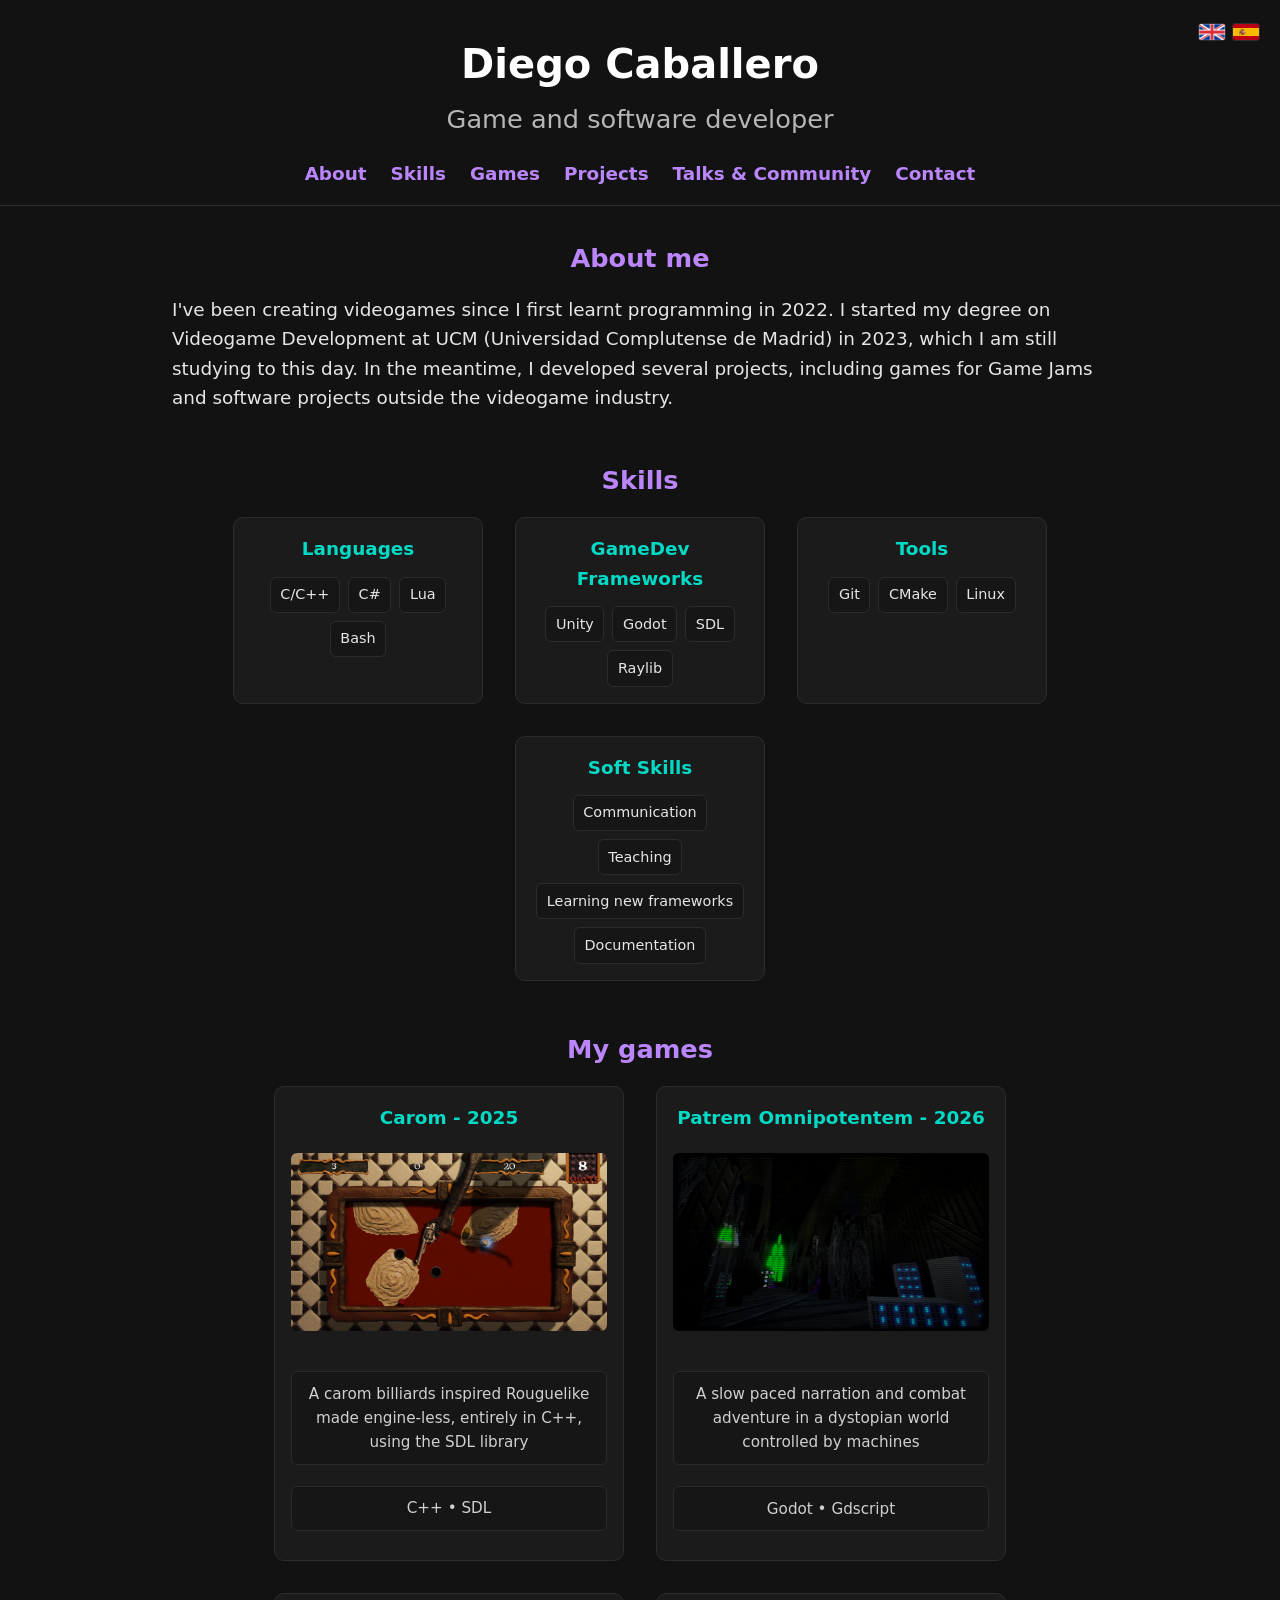
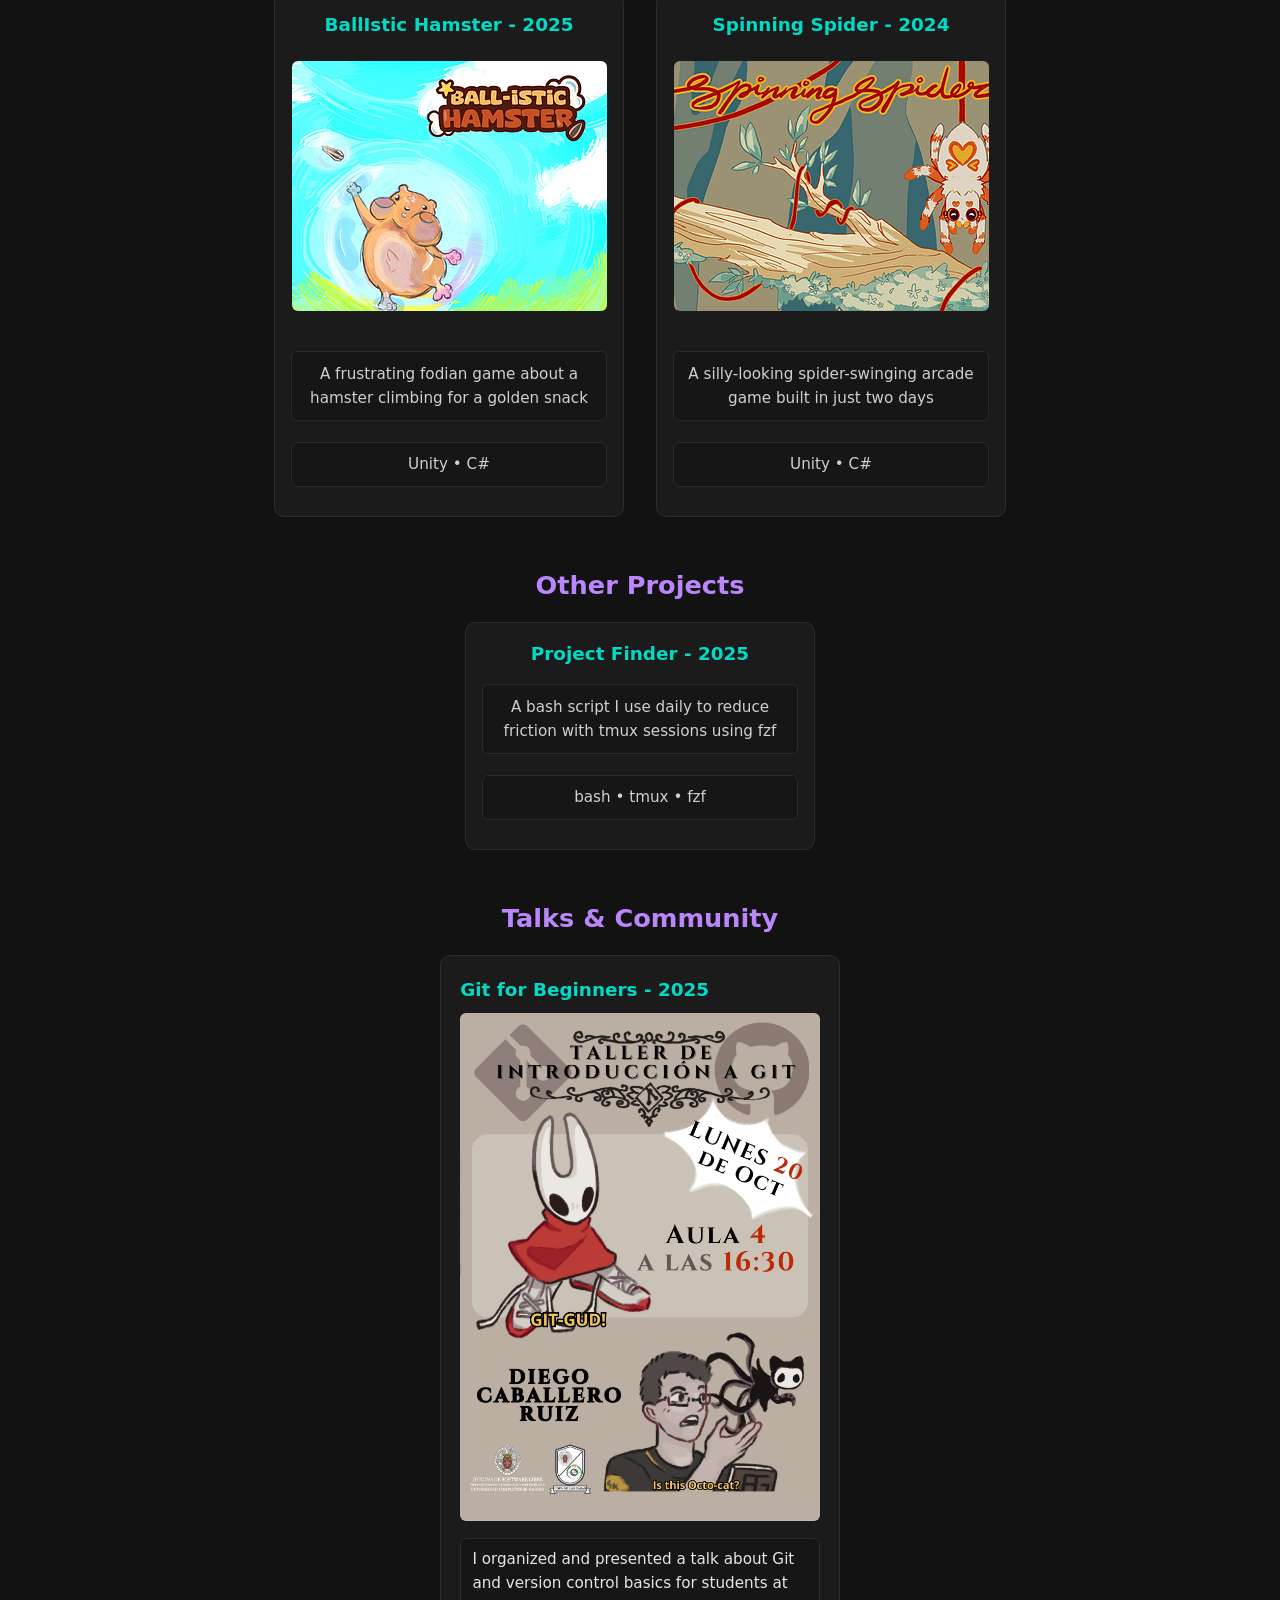
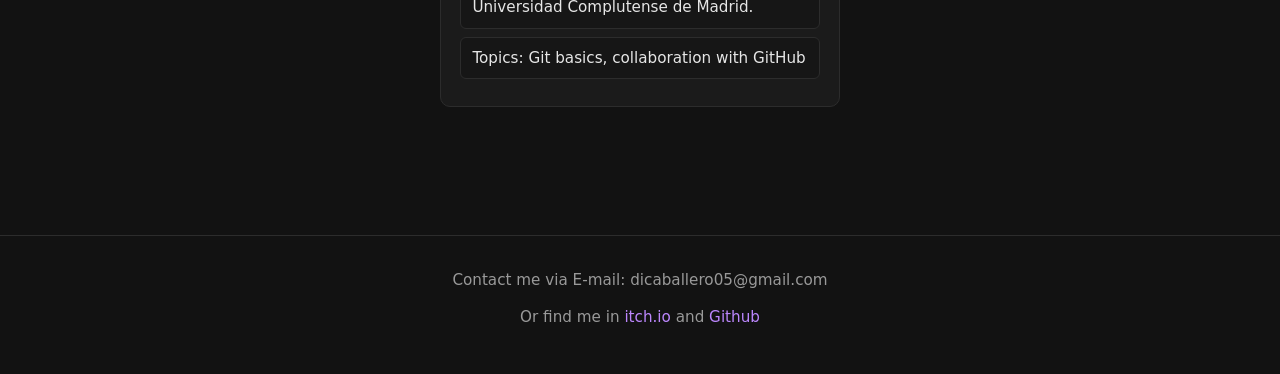
==== commit 95cf7837: "Mejor descripción para project finder" ====
--- a/index.html
+++ b/index.html
@@ -1,176 +1,217 @@
 <!DOCTYPE html>
 <html lang="en">
 
-<head>
-    <meta charset="UTF-8">
-    <meta name="viewport" content="width=device-width, initial-scale=1.0">
-    <title>Diego Caballero - Portfolio</title>
-    <link rel="stylesheet" href="style.css">
-</head>
-
-<body>
-    <header class="title">
-        <h1>Diego Caballero</h1>
-        <h3>Game and software developer</h3>
-    </header>
-
-    <main class="sections">
-        <section>
-            <h3>About me</h3>
+    <head>
+        <meta charset="UTF-8">
+        <meta name="viewport" content="width=device-width, initial-scale=1.0">
+        <title>Diego Caballero - Portfolio</title>
+        <link rel="stylesheet" href="style.css">
+    </head>
+
+    <body>
+        <header class="site-header">
+
+            <div class="header-top">
+                <h1>Diego Caballero</h1>
+                <h3>Game and software developer</h3>
+
+                <div class="language-switcher">
+                    <a href="index.html" title="English">
+                        <img src="images/flag-en.png" alt="EN" />
+                    </a>
+                    <a href="spanish.html" title="Español">
+                        <img src="images/flag-es.jpg" alt="ES" />
+                    </a>
+                </div>
+            </div>
+
+            <nav class="header-nav">
+                <a href="#about">About</a>
+                <a href="#skills">Skills</a>
+                <a href="#games">Games</a>
+                <a href="#projects">Projects</a>
+                <a href="#talks">Talks & Community</a>
+                <a href="#contact">Contact</a>
+            </nav>
+
+        </header>
+
+        <main class="sections">
+            <section id="about">
+                <h3>About me</h3>
+                <p>
+                    I've been creating videogames since I first learnt programming in 2022. I started my degree on Videogame
+                    Development at UCM (Universidad Complutense de Madrid) in 2023, which I am still studying to this day.
+                    In
+                    the meantime, I developed several projects, including games for Game Jams and software projects outside
+                    the
+                    videogame industry.
+                </p>
+            </section>
+
+            <section id="skills">
+                <h3>Skills</h3>
+                <div class="skillsContainer">
+                    <div class="skillCategory">
+                        <h4>Languages</h4>
+                        <div class="skillList">
+                            <span>C/C++</span>
+                            <span>C#</span>
+                            <span>Lua</span>
+                            <span>Bash</span>
+                        </div>
+                    </div>
+
+                    <div class="skillCategory">
+                        <h4>GameDev Frameworks</h4>
+                        <div class="skillList">
+                            <span>Unity</span>
+                            <span>Godot</span>
+                            <span>SDL</span>
+                            <span>Raylib</span>
+                        </div>
+                    </div>
+
+                    <div class="skillCategory">
+                        <h4>Tools</h4>
+                        <div class="skillList">
+                            <span>Git</span>
+                            <span>CMake</span>
+                            <span>Linux</span>
+                        </div>
+                    </div>
+
+                    <div class="skillCategory">
+                        <h4>Soft Skills</h4>
+                        <div class="skillList">
+                            <span>Communication</span>
+                            <span>Teaching</span>
+                            <span>Learning new frameworks</span>
+                            <span>Documentation</span>
+                        </div>
+                    </div>
+                </div>
+            </section>
+
+            <section id="games">
+                <h3>My games</h3>
+                <div class="gameContainer">
+                    <div class="game">
+                        <a href="https://ucm-fdi-disia.github.io/Carom/carom.html">
+                            Carom - 2025
+                        </a>
+                        <a href="https://ucm-fdi-disia.github.io/Carom/carom.html">
+                            <img src="images/Carom.png" alt="Carom/Image">
+                        </a>
+                        <p>
+                            A carom billiards inspired Rouguelike made engine-less, entirely in C++, using the SDL library
+                        </p>
+                        <p>
+                            C++ • SDL
+                        </p>
+                    </div>
+
+                    <div class="game">
+                        <a href="https://erierierieri.itch.io/patrem-omnipotentem">
+                            Patrem Omnipotentem - 2026
+                        </a>
+                        <a href="https://erierierieri.itch.io/patrem-omnipotentem">
+                            <img src="images/PatremOmnipotentem.png" alt="Patrem/Image">
+                        </a>
+                        <p>
+                            <span></span> A slow paced narration and combat adventure in a dystopian world controlled by
+                            machines
+                        </p>
+                        <p>
+                            Godot • Gdscript
+                        </p>
+                    </div>
+
+                    <div class="game">
+                        <a href="https://diegocaballero.itch.io/ball-istic-hamster">
+                            BallIstic Hamster - 2025
+                        </a>
+                        <a href="https://diegocaballero.itch.io/ball-istic-hamster">
+                            <img src="images/BallIsticHamster.png" alt="BallIsticHamster/Image">
+                        </a>
+                        <p>
+                            A frustrating fodian game about a hamster climbing for a golden snack
+                        </p>
+                        <p>
+                            Unity • C#
+                        </p>
+                    </div>
+
+                    <div class="game">
+                        <a href="https://diegocaballero.itch.io/spinning-spider">
+                            Spinning Spider - 2024
+                        </a>
+                        <a href="https://diegocaballero.itch.io/spinning-spider">
+                            <img src="images/SpinningSpider.png" alt="SpinningSpider/Image">
+                        </a>
+                        <p>
+                            A silly-looking spider-swinging arcade game built in just two days
+                        </p>
+                        <p>
+                            Unity • C#
+                        </p>
+                    </div>
+                </div>
+            </section>
+
+            <section id="projects">
+                <h3>Other Projects</h3>
+                <div class="gameContainer">
+                    <div class="game">
+                        <a href="https://github.com/DiegoCaballeroRuiz/Project-Finder/tree/main">
+                            Project Finder - 2025
+                        </a>
+                        <p>
+                            A bash script I use daily to reduce friction with tmux sessions using fzf
+                        </p>
+                        <p>
+                            bash • tmux • fzf
+                        </p>
+                    </div>
+                </div>
+            </section>
+
+            <section id="talks">
+                <h3>Talks & Community</h3>
+                <div class="talkContainer">
+                    <div class="talkCard">
+                        <a href="https://github.com/DiegoCaballeroRuiz/Charla-git">
+                            Git for Beginners - 2025
+                        </a>
+                        <a href="https://github.com/DiegoCaballeroRuiz/Charla-git">
+                            <img src="images/CharlaGit.jpeg" alt="Git/Image">
+                        </a>
+                        <p>
+                            I organized and presented a talk about Git and version control basics for students at Universidad Complutense de Madrid.
+                        </p>
+                        <p>
+                            Topics: Git basics, collaboration with GitHub
+                        </p>
+                    </div>
+                </div>
+            </section>
+        </main>
+
+        <footer id="contact">
             <p>
-                I've been creating videogames since I first learnt programming in 2022. I started my degree on videogame
-                development at UCM (Universidad complutense de Madrid) in 2023, which I am still studying to this day.
-                In
-                the meantime, I developed several projects, including games for Game Jams and software projects outside
-                the
-                videogame industry.
+                Contact me via E-mail: dicaballero05@gmail.com
             </p>
-        </section>
-
-        <section>
-            <h3>Skills</h3>
-            <div class="skillsContainer">
-                <div class="skillCategory">
-                    <h4>Languages</h4>
-                    <div class="skillList">
-                        <span>C/C++</span>
-                        <span>C#</span>
-                        <span>Lua</span>
-                        <span>Bash</span>
-                    </div>
-                </div>
-
-                <div class="skillCategory">
-                    <h4>GameDev Frameworks</h4>
-                    <div class="skillList">
-                        <span>Unity</span>
-                        <span>Godot</span>
-                        <span>SDL</span>
-                        <span>Raylib</span>
-                    </div>
-                </div>
-
-                <div class="skillCategory">
-                    <h4>Tools</h4>
-                    <div class="skillList">
-                        <span>Git</span>
-                        <span>CMake</span>
-                        <span>Linux</span>
-                    </div>
-                </div>
-
-                <div class="skillCategory">
-                    <h4>Soft Skills</h4>
-                    <div class="skillList">
-                        <span>Communication</span>
-                        <span>Learning new frameworks</span>
-                        <span>Documentation</span>
-                    </div>
-                </div>
-            </div>
-        </section>
-
-        <section>
-            <h3>My games</h3>
-            <div class="gameContainer">
-                <div class="game">
-                    <a href="https://ucm-fdi-disia.github.io/Carom/carom.html">
-                        Carom - 2025
-                    </a>
-                    <a href="https://ucm-fdi-disia.github.io/Carom/carom.html">
-                        <img src="images/Carom.png" alt="Carom/Image">
-                    </a>
-                    <p>
-                        A carom billiards inspired Rouguelike made engine-less, entirely in C++, using the SDL library
-                    </p>
-                    <p>
-                        C++ • SDL
-                    </p>
-                </div>
-
-                <div class="game">
-                    <a href="https://erierierieri.itch.io/patrem-omnipotentem">
-                        Patrem Omnipotentem - 2026
-                    </a>
-                    <a href="https://erierierieri.itch.io/patrem-omnipotentem">
-                        <img src="images/PatremOmnipotentem.png" alt="Patrem/Image">
-                    </a>
-                    <p>
-                        <span></span> A slow paced narration and combat adventure in a dystopian world controlled by
-                        machines
-                    </p>
-                    <p>
-                        Godot • Gdscript
-                    </p>
-                </div>
-
-                <div class="game">
-                    <a href="https://diegocaballero.itch.io/ball-istic-hamster">
-                        BallIstic Hamster - 2025
-                    </a>
-                    <a href="https://diegocaballero.itch.io/ball-istic-hamster">
-                        <img src="images/BallIsticHamster.png" alt="BallIsticHamster/Image">
-                    </a>
-                    <p>
-                        A frustrating fodian game about a hamster climbing for a golden snack
-                    </p>
-                    <p>
-                        Unity • C#
-                    </p>
-                </div>
-
-                <div class="game">
-                    <a href="https://diegocaballero.itch.io/spinning-spider">
-                        Spinning Spider - 2024
-                    </a>
-                    <a href="https://diegocaballero.itch.io/spinning-spider">
-                        <img src="images/SpinningSpider.png" alt="SpinningSpider/Image">
-                    </a>
-                    <p>
-                        A silly-looking spider-swinging arcade game built in just two days
-                    </p>
-                    <p>
-                        Unity • C#
-                    </p>
-                </div>
-            </div>
-        </section>
-
-        <section>
-            <h3>Other Projects</h3>
-            <div class="gameContainer">
-                <div class="game">
-                    <a href="https://github.com/DiegoCaballeroRuiz/Project-Finder/tree/main">
-                        Project Finder - 2025
-                    </a>
-                    <p>
-                        A bash script that reduces friction with tmux sessions using fzf over a plain text project
-                        database
-                    </p>
-                    <p>
-                        bash • tmux • fzf
-                    </p>
-                </div>
-            </div>
-        </section>
-    </main>
-
-
-    <footer>
-        <p>
-            Contact me via E-mail: dicaballero05@gmail.com
-        </p>
-        <p>
-            Or find me in
-            <a href="https://diegocaballero.itch.io/">
-                itch.io
-            </a>
-            and
-            <a href="https://github.com/DiegoCaballeroRuiz">
-                Github
-            </a>
-        </p>
-    </footer>
-
-</body>
+            <p>
+                Or find me in
+                <a href="https://diegocaballero.itch.io/">
+                    itch.io
+                </a>
+                and
+                <a href="https://github.com/DiegoCaballeroRuiz">
+                    Github
+                </a>
+            </p>
+        </footer>
+
+    </body>
 </html>
--- a/style.css
+++ b/style.css
@@ -2,6 +2,82 @@
   margin: 0;
   padding: 0;
   box-sizing: border-box;
+}
+
+.site-header {
+  text-align: center;
+  padding: 2rem 1rem 1rem 1rem;
+  border-bottom: 1px solid #2c2c2c;
+  background-color: #121212;
+  z-index: 1000;
+}
+
+.header-top h1 {
+  font-size: 2.5rem;
+  margin-bottom: 0.2rem;
+  color: #ffffff;
+}
+
+.header-top h3 {
+  font-weight: 400;
+  opacity: 0.8;
+  margin-bottom: 0.8rem;
+  color: #e0e0e0;
+}
+
+.language-switcher {
+  position: absolute;
+  top: 20px;
+  right: 20px;
+  display: flex;
+  gap: 6px;
+}
+
+.language-switcher img {
+  width: 28px;
+  height: 18px;
+  cursor: pointer;
+  border: 1px solid #2c2c2c;
+  border-radius: 3px;
+  transition: transform 0.2s ease;
+}
+
+.language-switcher img:hover {
+  transform: scale(1.1);
+  border-color: #bb86fc;
+}
+
+/* ---------- Navigation ---------- */
+.header-nav {
+  margin-top: 1.2rem;
+  display: flex;
+  justify-content: center;
+  flex-wrap: wrap;
+  gap: 1.5rem;
+}
+
+.header-nav a {
+  text-decoration: none;
+  color: #bb86fc;
+  font-weight: bold;
+  transition: color 0.2s ease;
+}
+
+.header-nav a:hover {
+  color: #03dac6;
+}
+
+/* ---------- Responsive ---------- */
+@media (max-width: 700px) {
+  .header-nav {
+    flex-direction: column;
+    gap: 0.8rem;
+  }
+  
+  .language-switcher {
+    top: 10px;
+    right: 10px;
+  }
 }
 
 body {
@@ -10,6 +86,15 @@
   background-color: #121212;
   color: #e6e6e6;
   line-height: 1.6;
+
+  overflow: auto; /* page still scrolls */
+  scrollbar-width: none; /* Firefox */
+  -ms-overflow-style: none; /* IE 10+ */
+}
+
+body::-webkit-scrollbar {
+  width: 0px;
+  background: transparent; /* optional: remove background */
 }
 
 .sections {
@@ -105,7 +190,7 @@
   border: 1px solid #2c2c2c;
   border-radius: 10px;
   padding: 1rem;
-  width: 300px;
+  width: 350px;
   text-align: center;
 
   display: flex;
@@ -148,6 +233,55 @@
   text-decoration: underline;
 }
 
+.talkContainer {
+  display: flex;
+  justify-content: center;
+  flex-wrap: wrap;
+  gap: 2rem;
+}
+
+.talkCard {
+  background-color: #1b1b1b;
+  border: 1px solid #2c2c2c;
+  border-radius: 10px;
+  padding: 1.2rem;
+  width: 400px;
+  transition: transform 0.2s ease, box-shadow 0.2s ease;
+}
+
+.talkCard:hover {
+  transform: translateY(-5px);
+  box-shadow: 0 8px 20px rgba(0,0,0,0.5);
+}
+
+.talkCard p {
+  background-color: #161616;
+  border: 1px solid #2c2c2c;
+  border-radius: 6px;
+  padding: 0.5rem 0.7rem;
+  margin-bottom: 0.5rem;
+  font-size: 0.95rem;
+}
+
+.talkCard img {
+  max-width: 100%;
+  height: auto;
+  border-radius: 6px;
+  margin: 0.5rem 0;
+}
+
+
+.talkCard a {
+  color: #03dac6;
+  text-decoration: none;
+  font-weight: bold;
+  margin-bottom: 0.5rem;
+}
+
+.talkCard a:hover {
+  text-decoration: underline;
+}
+
 footer {
   margin-top: 3rem;
   padding: 2rem 1rem;
@@ -166,8 +300,14 @@
   text-decoration: underline;
 }
 
+html {
+    scroll-behavior: smooth;
+}
+
 @media (max-width: 768px) {
   .game {
     width: 90%;
   }
 }
+
+
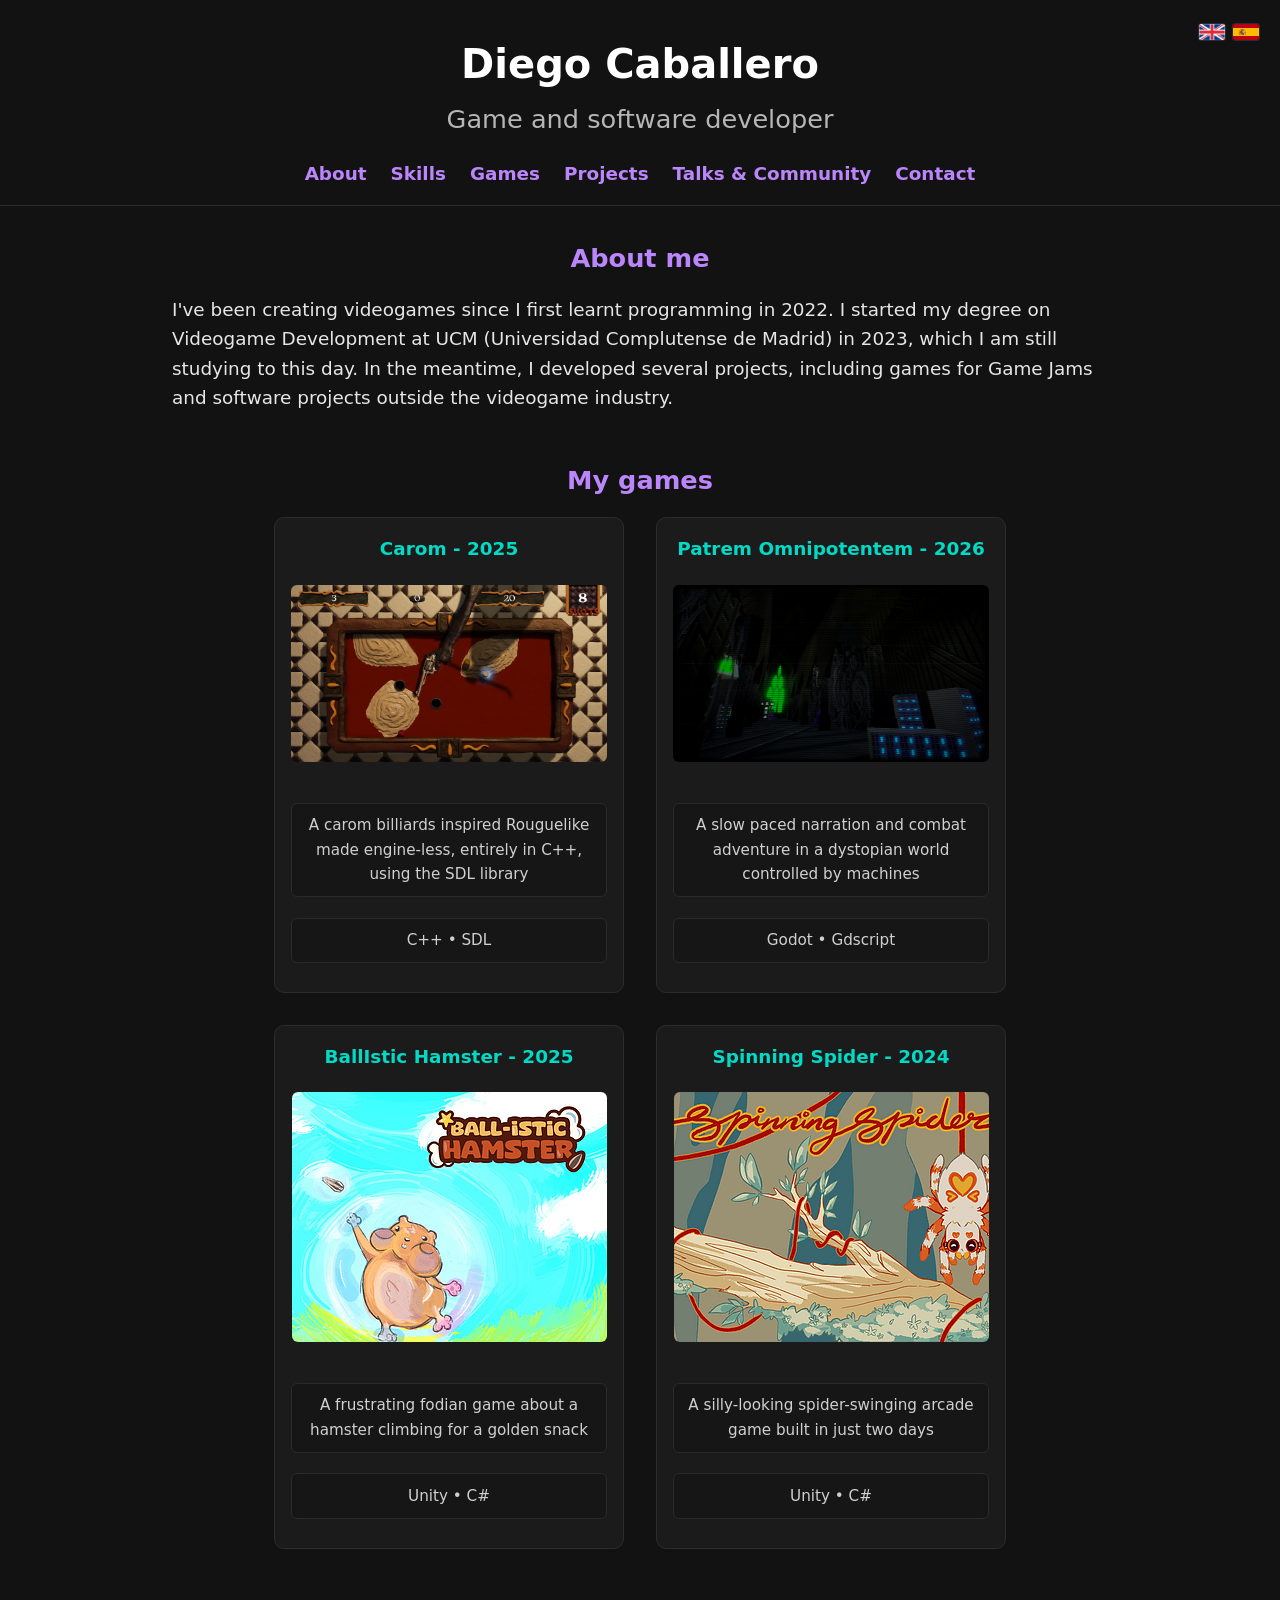
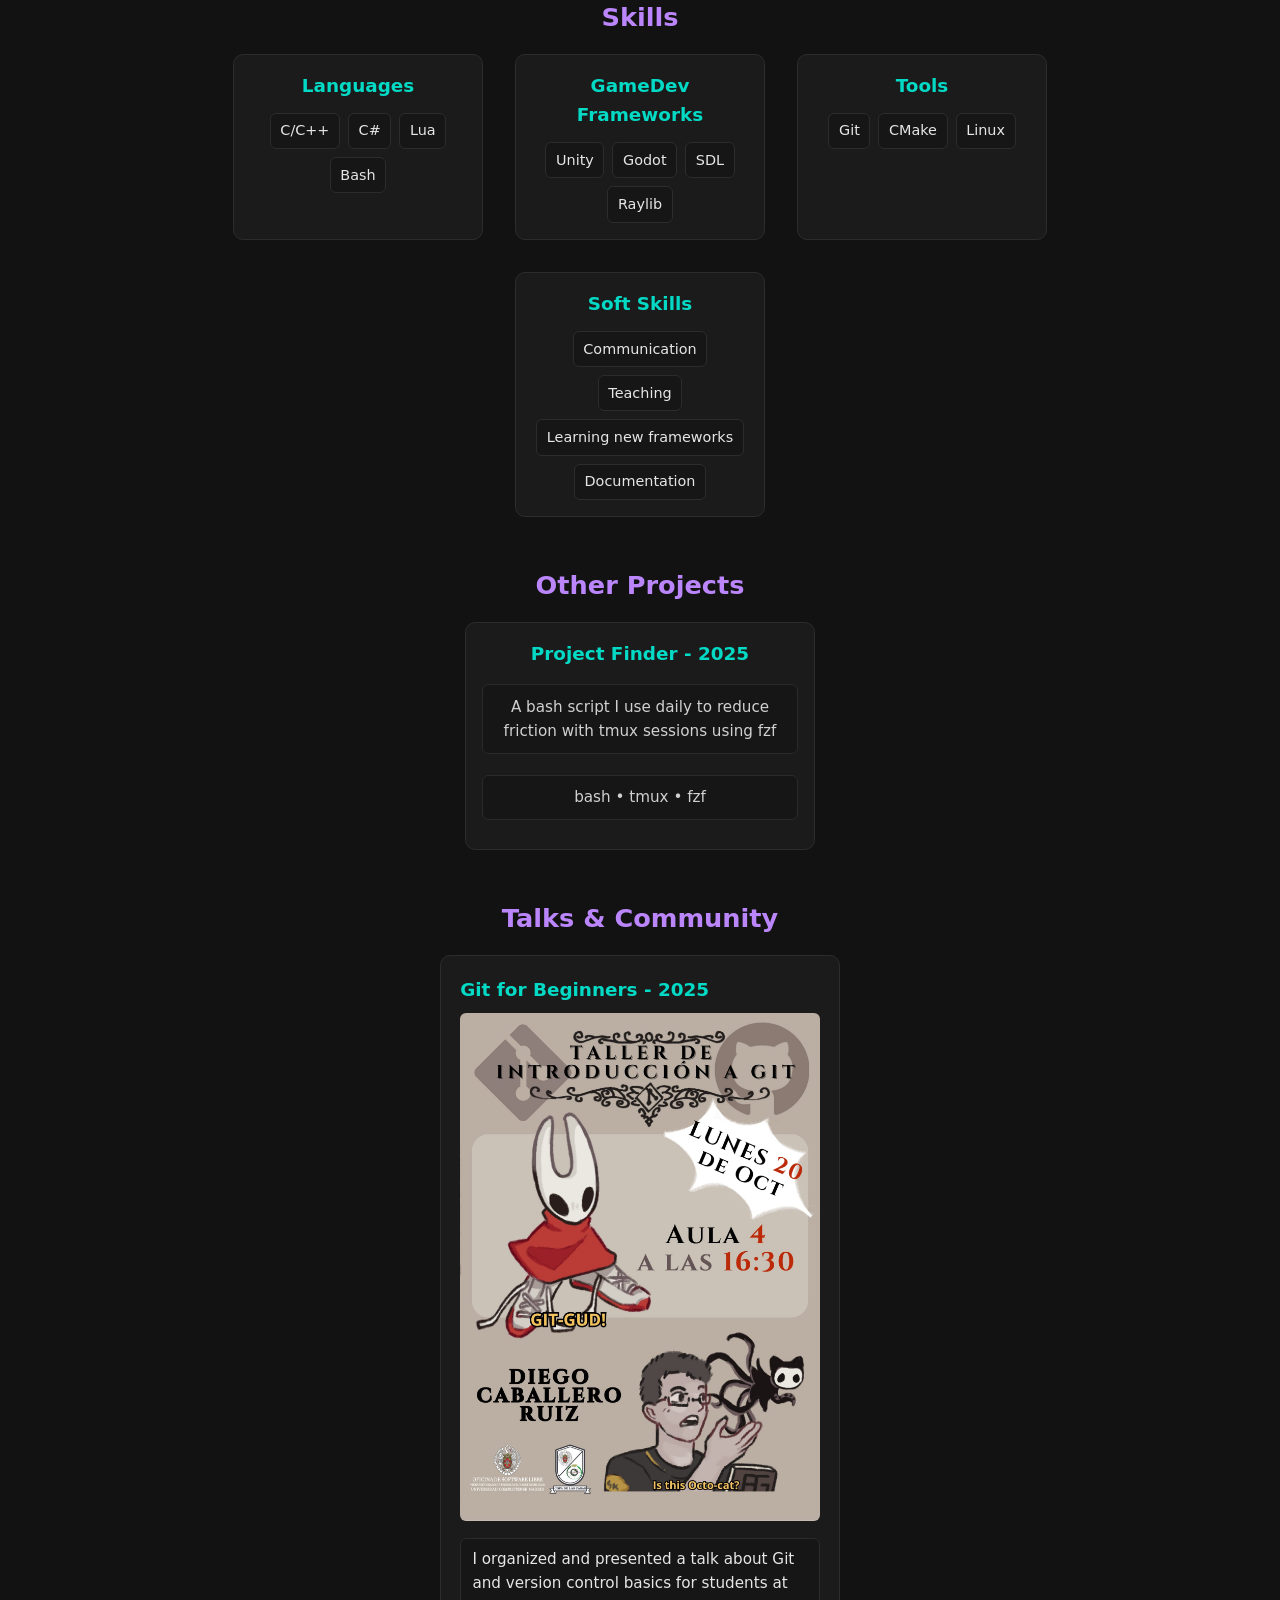
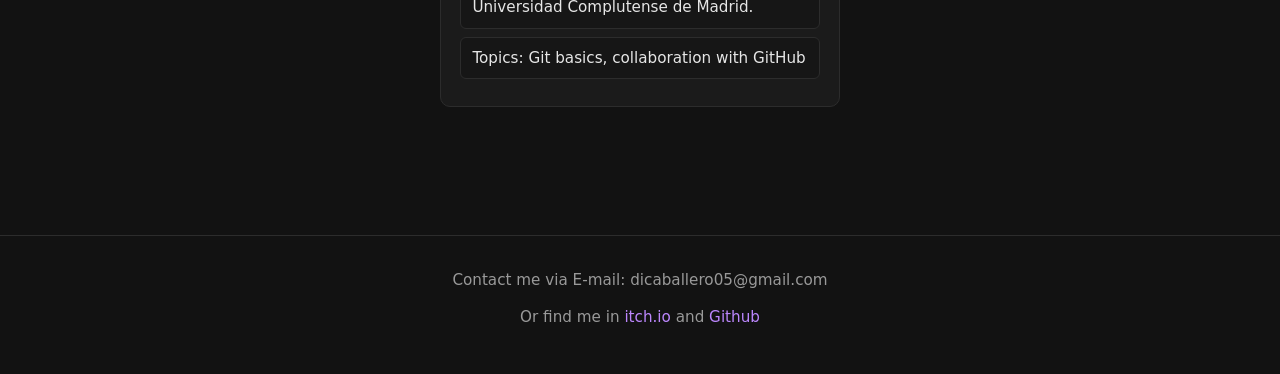
==== commit 581d045f: "Cambio de orden de las secciones de ambos idiomas" ====
--- a/index.html
+++ b/index.html
@@ -49,6 +49,73 @@
                 </p>
             </section>
 
+
+            <section id="games">
+                <h3>My games</h3>
+                <div class="gameContainer">
+                    <div class="game">
+                        <a href="https://ucm-fdi-disia.github.io/Carom/carom.html">
+                            Carom - 2025
+                        </a>
+                        <a href="https://ucm-fdi-disia.github.io/Carom/carom.html">
+                            <img src="images/Carom.png" alt="Carom/Image">
+                        </a>
+                        <p>
+                            A carom billiards inspired Rouguelike made engine-less, entirely in C++, using the SDL library
+                        </p>
+                        <p>
+                            C++ • SDL
+                        </p>
+                    </div>
+
+                    <div class="game">
+                        <a href="https://erierierieri.itch.io/patrem-omnipotentem">
+                            Patrem Omnipotentem - 2026
+                        </a>
+                        <a href="https://erierierieri.itch.io/patrem-omnipotentem">
+                            <img src="images/PatremOmnipotentem.png" alt="Patrem/Image">
+                        </a>
+                        <p>
+                            <span></span> A slow paced narration and combat adventure in a dystopian world controlled by
+                            machines
+                        </p>
+                        <p>
+                            Godot • Gdscript
+                        </p>
+                    </div>
+
+                    <div class="game">
+                        <a href="https://diegocaballero.itch.io/ball-istic-hamster">
+                            BallIstic Hamster - 2025
+                        </a>
+                        <a href="https://diegocaballero.itch.io/ball-istic-hamster">
+                            <img src="images/BallIsticHamster.png" alt="BallIsticHamster/Image">
+                        </a>
+                        <p>
+                            A frustrating fodian game about a hamster climbing for a golden snack
+                        </p>
+                        <p>
+                            Unity • C#
+                        </p>
+                    </div>
+
+                    <div class="game">
+                        <a href="https://diegocaballero.itch.io/spinning-spider">
+                            Spinning Spider - 2024
+                        </a>
+                        <a href="https://diegocaballero.itch.io/spinning-spider">
+                            <img src="images/SpinningSpider.png" alt="SpinningSpider/Image">
+                        </a>
+                        <p>
+                            A silly-looking spider-swinging arcade game built in just two days
+                        </p>
+                        <p>
+                            Unity • C#
+                        </p>
+                    </div>
+                </div>
+            </section>
+
             <section id="skills">
                 <h3>Skills</h3>
                 <div class="skillsContainer">
@@ -92,73 +159,6 @@
                     </div>
                 </div>
             </section>
-
-            <section id="games">
-                <h3>My games</h3>
-                <div class="gameContainer">
-                    <div class="game">
-                        <a href="https://ucm-fdi-disia.github.io/Carom/carom.html">
-                            Carom - 2025
-                        </a>
-                        <a href="https://ucm-fdi-disia.github.io/Carom/carom.html">
-                            <img src="images/Carom.png" alt="Carom/Image">
-                        </a>
-                        <p>
-                            A carom billiards inspired Rouguelike made engine-less, entirely in C++, using the SDL library
-                        </p>
-                        <p>
-                            C++ • SDL
-                        </p>
-                    </div>
-
-                    <div class="game">
-                        <a href="https://erierierieri.itch.io/patrem-omnipotentem">
-                            Patrem Omnipotentem - 2026
-                        </a>
-                        <a href="https://erierierieri.itch.io/patrem-omnipotentem">
-                            <img src="images/PatremOmnipotentem.png" alt="Patrem/Image">
-                        </a>
-                        <p>
-                            <span></span> A slow paced narration and combat adventure in a dystopian world controlled by
-                            machines
-                        </p>
-                        <p>
-                            Godot • Gdscript
-                        </p>
-                    </div>
-
-                    <div class="game">
-                        <a href="https://diegocaballero.itch.io/ball-istic-hamster">
-                            BallIstic Hamster - 2025
-                        </a>
-                        <a href="https://diegocaballero.itch.io/ball-istic-hamster">
-                            <img src="images/BallIsticHamster.png" alt="BallIsticHamster/Image">
-                        </a>
-                        <p>
-                            A frustrating fodian game about a hamster climbing for a golden snack
-                        </p>
-                        <p>
-                            Unity • C#
-                        </p>
-                    </div>
-
-                    <div class="game">
-                        <a href="https://diegocaballero.itch.io/spinning-spider">
-                            Spinning Spider - 2024
-                        </a>
-                        <a href="https://diegocaballero.itch.io/spinning-spider">
-                            <img src="images/SpinningSpider.png" alt="SpinningSpider/Image">
-                        </a>
-                        <p>
-                            A silly-looking spider-swinging arcade game built in just two days
-                        </p>
-                        <p>
-                            Unity • C#
-                        </p>
-                    </div>
-                </div>
-            </section>
-
             <section id="projects">
                 <h3>Other Projects</h3>
                 <div class="gameContainer">
